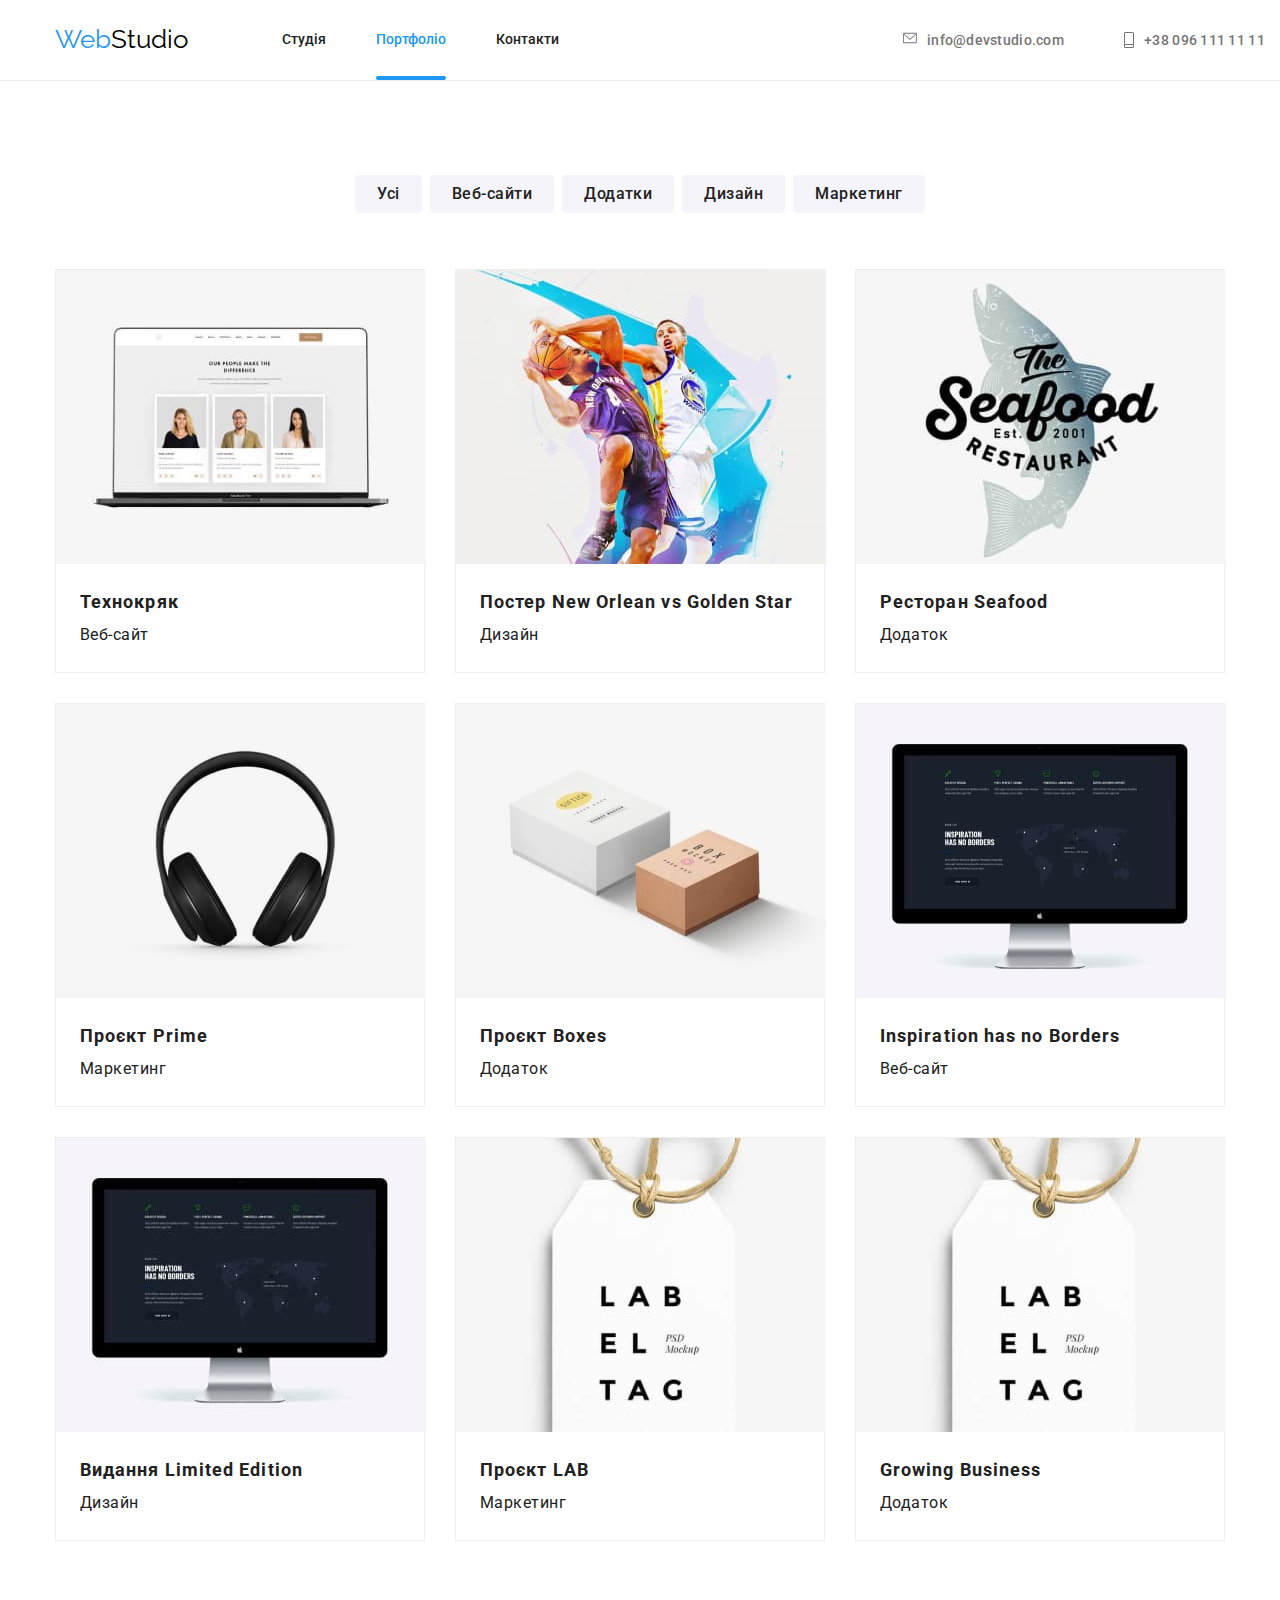
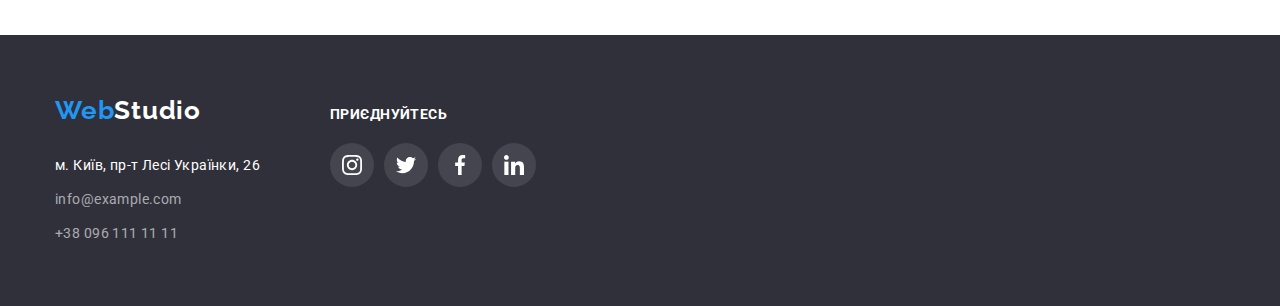
==== portfolio.html @ 8dfb4079 "Initial commit" ====
<!DOCTYPE html>
<html lang="uk">

<head>
    <meta charset="UTF-8">
    <meta http-equiv="X-UA-Compatible" content="IE=edge">
    <meta name="viewport" content="width=device-width, initial-scale=1.0">
    <title>Портфоліо</title>
    <link rel="preconnect" href="https://fonts.googleapis.com">
    <link rel="preconnect" href="https://fonts.gstatic.com" crossorigin>
    <link
        href="https://fonts.googleapis.com/css2?family=Montserrat:wght@400;700&family=Raleway:wght@700&family=Roboto:wght@400;500;700;900&display=swap"
        rel="stylesheet">
        <link rel="stylesheet" href="https://cdnjs.cloudflare.com/ajax/libs/modern-normalize/1.1.0/modern-normalize.min.css">
    <link rel="stylesheet" href="./css/styles.css">
</head>

<body>
    <!-- Шапка -->
    <header class="header">
        <div class="container">
            <div class="header-container">
                <nav class="header-nav">
                    <a class="logo-link" href="/index.html">Web<span class="logo-header">Studio</span></a>
                    <ul class="header-menu">
                        <li><a href="./index.html" class="link">Студія</a></li>
                        <li><a href="./portfolio.html" class="link-current">Портфоліо</a></li>
                        <li><a href="" class="link">Контакти</a></li>
                    </ul>
                </nav>
                
                <ul class="header-adress">
                    
                    <li><a href="mailto:info@devstudio.com" class="link-adress">
                        <svg width="16" height="12" class="contacts-icon">
                            <use href="./images/icons.svg#-iconmail-icon-hover">
                            </use>
                        </svg>
                        info@devstudio.com</a></li>
                    <li><a href="tel:380961111111" class="link-adress">
                        <svg width="10" height="16" class="contacts-icon">
                            <use href="./images/icons.svg#-iconmobile-icon">
                            </use>
                        </svg>
                        +38 096 111 11 11</a></li>
                </ul>
            </div>
        </div>
    </header>

    <main>
        <!-- Блок Нав -->
       <section class="section-nav">
        <div class="container">
            <ul class="section-items">
                <li><button type="button" class="section-nav-button">Усі</bytton>
                </li>
                <li><button type="button" class="section-nav-button">Веб-сайти</bytton>
                </li>
                <li><button type="button" class="section-nav-button">Додатки</bytton>
                </li>
                <li><button type="button" class="section-nav-button">Дизайн</bytton>
                </li>
                <li><button type="button" class="section-nav-button">Маркетинг</bytton>
                </li>
            </ul>
        </div>
        
       
       <!-- Приклади робіт-->
       <div class="container">
            <ul class="section-example"> 
                <li class="example-items"> <div class="container-move"><img src="./images/web-site.jpg" alt="Basketball" width="370">
                    <div class="move-up"><p class="move-text">Ресурс пропонує комплексні пропозиції з різним рівнем функціоналу та сервісів. Все це дозволить відвідувачу отримати вичерпні відомості про компанію чи приватну особу.</p></div></div>
                    <div class="panorama-under">
                <h2 class="panorama-title">Технокряк</h2>
            <p class="panorama-text">Веб-сайт</p>
        </div>
        </li>
        <li class="example-items"> <div class="container-move"><img src="./images/design.jpg" alt="Poster New Orlean vs Golden Star" width="370">
            <div class="move-up"><p class="move-text">Ресурс пропонує комплексні пропозиції з різним рівнем функціоналу та сервісів. Все це дозволить відвідувачу отримати вичерпні відомості про компанію чи приватну особу.</p></div></div>
            <div class="panorama-under">
        <h2 class="panorama-title">Постер New Orlean vs Golden Star</h2>
    <p class="panorama-text">Дизайн</p>
</div>
</li>
        <li class="example-items"> <div class="container-move"><img src="./images/addition.jpg" alt="Ресторан Seafood" width="370">
    <div class="move-up"><p class="move-text">Ресурс пропонує комплексні пропозиції з різним рівнем функціоналу та сервісів. Все це дозволить відвідувачу отримати вичерпні відомості про компанію чи приватну особу.</p></div></div>
    <div class="panorama-under">
<h2 class="panorama-title">Ресторан Seafood</h2>
<p class="panorama-text">Додаток</p>
</div>
</li>
        <li class="example-items"> <div class="container-move"><img src="./images/project-prime.jpg" alt="Проєкт Prime" width="370">
    <div class="move-up"><p class="move-text">Ресурс пропонує комплексні пропозиції з різним рівнем функціоналу та сервісів. Все це дозволить відвідувачу отримати вичерпні відомості про компанію чи приватну особу.</p></div></div>
    <div class="panorama-under">
<h2 class="panorama-title">Проєкт Prime</h2>
<p class="panorama-text">Маркетинг</p>
</div>
</li>
        <li class="example-items"> <div class="container-move"><img src="./images/project-boxes.jpg" alt="Проєкт Boxes" width="370">
    <div class="move-up"><p class="move-text">Ресурс пропонує комплексні пропозиції з різним рівнем функціоналу та сервісів. Все це дозволить відвідувачу отримати вичерпні відомості про компанію чи приватну особу.</p></div></div>
    <div class="panorama-under">
<h2 class="panorama-title">Проєкт Boxes</h2>
<p class="panorama-text">Додаток</p>
</div>
</li>   
        <li class="example-items"> <div class="container-move"><img src="./images/Inspiration-has-no-Borders-site.jpg" alt="Web site Inspiration has no Borders" width="370">
    <div class="move-up"><p class="move-text">Ресурс пропонує комплексні пропозиції з різним рівнем функціоналу та сервісів. Все це дозволить відвідувачу отримати вичерпні відомості про компанію чи приватну особу.</p></div></div>
    <div class="panorama-under">
<h2 class="panorama-title">Inspiration has no Borders</h2>
<p class="panorama-text">Веб-сайт</p>
</div>
</li>  
        <li class="example-items"> <div class="container-move"><img src="./images/Inspiration-has-no-Borders-site.jpg" alt="Видання Limited Edition" width="370">
    <div class="move-up"><p class="move-text">Ресурс пропонує комплексні пропозиції з різним рівнем функціоналу та сервісів. Все це дозволить відвідувачу отримати вичерпні відомості про компанію чи приватну особу.</p></div></div>
    <div class="panorama-under">
<h2 class="panorama-title">Видання Limited Edition</h2>
<p class="panorama-text">Дизайн</p>
</div>
</li>      
        <li class="example-items"> <div class="container-move"><img src="./images/project-lab.jpg" alt="Проєкт LAB" width="370">
    <div class="move-up"><p class="move-text">Ресурс пропонує комплексні пропозиції з різним рівнем функціоналу та сервісів. Все це дозволить відвідувачу отримати вичерпні відомості про компанію чи приватну особу.</p></div></div>
    <div class="panorama-under">
<h2 class="panorama-title">Проєкт LAB</h2>
<p class="panorama-text">Маркетинг</p>
</div>
</li>      
        <li class="example-items"> <div class="container-move"><img src="./images/project-lab.jpg" alt="Growing Business" width="370">
    <div class="move-up"><p class="move-text">Ресурс пропонує комплексні пропозиції з різним рівнем функціоналу та сервісів. Все це дозволить відвідувачу отримати вичерпні відомості про компанію чи приватну особу.</p></div></div>
    <div class="panorama-under">
<h2 class="panorama-title">Growing Business</h2>
<p class="panorama-text">Додаток</p>
</div>
</li>  
   
        </ul>
    </div>
    </section>
    </main>
    <!-- Футер -->
    <footer class="footer">
        <div class="container">
            <div class="footer-adress">
                <span class="logo-setting">
                    <a href="" class="logo">Web</a></li>
                    <a href="" class="logo logo-white">Studio</a></li>
                </span>
            <ul class="footer-list">
                <li class="item"><a href="" class="footer-street">м. Київ, пр-т Лесі Українки, 26</a></li>
                <li class="item"><a href="emailto:info@example.com" class="footer-contact">info@example.com</a></li>
                <li class="item"><a href="tel:+38 096 111 11 11" class="footer-contact">+38 096 111 11 11</a></li>
            </ul>
            </div>
            <div class="container-join">
            <h2 class="footer-title">ПРИЄДНУЙТЕСЬ</h2>
            <ul class="footer-social">
                <li class="item"><a href="https://www.instagram.com/"class="footer-button">
                        <svg class="social"><use href="./images/icons.svg#icon-instagram"></use></svg></a></li>
                <li class="item"><a href="https://www.instagram.com/"class="footer-button">
                        <svg class="social"><use href="./images/icons.svg#icon-twitter"></use></svg></a></li>
                <li class="item"><a href="https://www.instagram.com/"class="footer-button">
                        <svg class="social"><use href="./images/icons.svg#icon-facebook"></use></svg></a></li>
                <li class="item"><a href="https://www.instagram.com/"class="footer-button">
                        <svg class="social"><use href="./images/icons.svg#icon-linkedin"></use></svg></a></li>
            </ul>
            </div>
        </div>
    </div>      
    </footer>
</body>

</html>
---- css/styles.css ----
body {
background-color: #FFFFFF;
color: #212121;
font-style: normal;
font-weight: 400;
font-family: 'Roboto', 'Montserrat', 'Raleway', sans-serif;
}
ul {
    list-style: none;
    padding: 0;
        margin: 0;
}
.list {
    padding: 0;
    margin: 0;
}

.list a{
    color: #FFFFFF;
    text-decoration: none;
}
h1,
h2,
p,
ul {
    margin-top: 0;
    margin-bottom: 0;
}

h3 {
    margin-top: 0;
}

:root {
    --primary-text-color: #212121;
    --secondary-text-color: #757575;

    --white-color: #FFFFFF;
    --accent-color: #2196F3;
    --secondary-back-color: #F5F5F5;
}
/* колір основного тексту #212121 */

/* колір другорядного тексту #757575 */

/* білий колір #FFFFFF */

/* акцент #2196F3 */

/* другорядний колір фону #F5F5F5 */


/* Header */
.header {

padding-top: 24px;
padding-bottom: 25px;
border-bottom: 1px solid #ECECEC;
}

.container {
    margin-left: auto;
    margin-right: auto;
    width: 1200px;
    padding: 0 15px;     
}

/* Шапка */
.header-container {
    display: flex;
    justify-content: space-between;
    align-items: center;
    gap: 344px;
}

.header-nav {
    display: flex;
    justify-content: space-between;
    flex-grow: 1;
    align-items: center;
    gap: 94px;   
      
}

.header-menu {
    display: flex;
    gap: 50px;
    position: relative; 
}

.header-adress {
    display: flex;
    gap: 50px;   
    
}


.logo-link{
    font-family: 'Raleway';
        font-style: normal;
        font-size: 26px;
        line-height: 1.2;
         color: #2196F3;
}

.logo-header {
    font-family: 'Raleway';
font-style: normal;
font-size: 26px;
line-height: 1.2;
color: #000;
}

a {
    text-decoration: none;
}

.link-current{
    font-family: 'Roboto';
    font-style: normal;
    font-weight: 500;
    font-size: 14px;
    line-height: 1.15;
    color: #2196F3;
    position: relative;
    transition-property: color;
    transition-duration: 250ms;
    transition-timing-function: cubic-bezier(0.4, 0, 0.2, 1);
    
}


.link-current::after {
       
    position: absolute;
    bottom: -33px;
    right: 0px;
    content: "";
    width: 100%;
    height: 4px;
    background-color: var(--accent-color);
    border-radius: 2px;
    transition-property: color;
    transition-duration: 250ms;
    transition-timing-function: cubic-bezier(0.4, 0, 0.2, 1);
   
}

.link {
    font-family: 'Roboto';
    font-style: normal;
    font-weight: 500;
    font-size: 14px;
    line-height: 1.15;
    color: var(--primary-text-color);

    transition-property: color;
    transition-duration: 250ms;
    transition-timing-function: cubic-bezier(0.4, 0, 0.2, 1);
   
}


.link-adress {
    display: flex;
    justify-content: center;
    width: 161px;
    height: 16px;
    font-family: 'Roboto';
    font-style: normal;
    font-weight: 500;
    font-size: 14px;
    line-height: 1.2;
    letter-spacing: 0.02em;
    color: #757575;

    transition-property: color;
    transition-duration: 250ms;
    transition-timing-function: cubic-bezier(0.4, 0, 0.2, 1);
   
    }

.contacts-icon {
    display: inline-flex;
    align-items: center;
    margin-right: 10px;
    fill: currentColor;
    transition-property: fill;
    transition-duration: 250ms;
    transition-timing-function: cubic-bezier(0.4, 0, 0.2, 1);
   
}

.contacts-icon:hover {
    fill: var(--accent-color);
  }
  .contacts-icon:focus {
    fill: var(--accent-color);
  }
  .link-adress:focus {
    color: var(--accent-color);
  }

/* LOGO */
  .logo-setting{
    display: flex;
}
.logo {
    font-family: Raleway, Georgia;
    color:#2196F3;
    font-weight: 700;
    font-size: 26px;
    line-height: 1.19;
    letter-spacing: 0.03em;
}

/* Блок Герой */
.hero-container {
    display: flex;
    align-items: center;
    flex-direction:column;
    justify-content:center;
            
}


.hero {
    
    margin: 0px;
    padding-top: 200px;
padding-bottom: 0;
background-image: linear-gradient(to right, rgba(47, 48, 58, 0.4), rgba(47, 48, 58, 0.4)),url(../images/bighero.jpg);
height: 600px;
max-width: 1600px;
margin-left: auto;
margin-right: auto;
background-size: cover;
background-repeat: no-repeat;
background-position: center;
border: 1px solid #ECECEC;


    
}
.hero-description {
   
    width: 696px;
    border-radius: nullpx;
    
          margin-top: 0px;
          margin-bottom: 30px;  
          color: #FFFFFF;
        font-family: 'Roboto';
    font-style: normal;
    font-weight: 900;
    font-size: 44px;
    line-height: 1.4;
    letter-spacing: 0.06em;
    text-transform: uppercase;
    text-align: center;

}

.hero-button {
    width: 216px;
    height: 50px;
    left: 692px;
    top: 430px;
    background: #2196F3;
    box-shadow: 0px 4px 4px rgba(0, 0, 0, 0.15);
    border: 1px solid transparent;
    border-radius: 4px;
    padding: 9px 24px ;

    transform: scale(1);
    transition: transform 250ms cubic-bezier(0.4, 0, 0.2, 1);
    font-family: 'Roboto';
    font-style: normal;
    font-size: 16px;
    font-weight: 700;
    line-height: 1.9;
    letter-spacing: 0.06em;
    color: #FFFFFF;
    
}

.hero-button:hover, 
.hero-button:focus {
    transform: scale(1.1);
    transition: transform 250ms cubic-bezier(0.4, 0, 0.2, 1);
}


.backdrop.is-hidden > .modal{
    scale:0.6;
    transition: scale 250ms cubic-bezier(0.4, 0, 0.2, 1);
}
.backdrop:not(.is-hidden) > .modal{
    scale:1;
    transition: scale 250ms cubic-bezier(0.4, 0, 0.2, 1);
}


.backdrop {
    position: fixed;
    top:0;
    left:0;
    height: 100%;
    width: 100%;
    background-color:rgba(0, 0, 0, 0.2);
    }

.backdrop.is-hidden {
    opacity: 0;
    visibility: hidden;
    pointer-events: none;
}

.modal {
    display: flex;
    align-items: center;
    justify-content: center;
    padding: 20px 0;
    height: 100%;
  
   }

.modal-container {
    position: relative;
    padding: 40px;
    width: 100%;
    height: 100%;
    max-width: 528px;
    max-height: 581px;
     background-color: #fff;
    box-shadow: 0px 1px 3px rgba(0, 0, 0, 0.12),
                0px 1px 1px rgba(0, 0, 0, 0.14),
                0px 2px 1px rgba(0, 0, 0, 0.2);
    border-radius: 4px;
    overflow-y: auto;
}


.button-close {
    position: absolute;
    padding: 0px;
    top:8px;
    right: 8px;
    width: 30px;
    height: 30px;
    border: 1px solid rgba(0, 0, 0, 0.1);
    border-radius: 50%;
    background-color: #FFFFFF;
    transform: scale(1);
    transition: transform 250ms cubic-bezier(0.4, 0, 0.2, 1),
    background-color 250ms cubic-bezier(0.4, 0, 0.2, 1);
}

.button-close:hover,
.button-close:focus {
    transform: scale(1.1);
    
    transition: transform 250ms cubic-bezier(0.4, 0, 0.2, 1),
    background-color 250ms cubic-bezier(0.4, 0, 0.2, 1);
    fill: var(--accent-color);
}

/* Form in modal */

.modal-title {
    position: relative;
    font-family: 'Roboto';
        font-style: normal;
        font-weight: 700;
        font-size: 20px;
        line-height: 23px;
        text-align: center;
        letter-spacing: 0.03em;
    
        color: var(--primary-text-color);
        margin-bottom: 12px;

}

.form-field {
    margin-top: 4px;
}
.form-field-label {
    color: var(--secondary-text-color);
    margin-bottom: 4px;
    font-size: 12px;
}

.form-field-input {
    width: 100%;
    height: 40px;
    padding: 12px 12px 12px 42px;

    border: 1px solid rgba(33, 33, 33, 0.2);
    border-radius: 4px;
    outline: none;

}

.form-field-textarea {
    width: 100%;
        height: 120px;
        padding: 12px 16px;
    
        border: 1px solid rgba(33, 33, 33, 0.2);
        border-radius: 4px;
        outline: none;
    margin-bottom: 20px;
    resize:none;
}

.form-field-input:focus {
    border-color: var(--accent-color);
}

.form-field-textarea:focus {
    border-color: var(--accent-color);
}

.form-field-input:focus + .form-field-icon {
    fill: var(--accent-color);
}

.form-field-textarea::placeholder {
        font-size: 12px;
        line-height: 1.333;
        color: rgba(117, 117, 117, 0.5);
}

.form-field {
    position: relative;
    margin-bottom: 10px;
}


.form-field-icon {
    position: absolute;
    top: 50%;
    left: 15px;
    transform: translateY(-50%);
    fill: var(--primary-text-color);

}

.confirm-container{
    display: flex;
    align-items: center;
    width: 425px;
    height: 24px;
    margin-left: auto;
    margin-right: auto;
    margin-bottom: 30px;
    margin-left: 12px;
}
.confirm-box{
    white-space: nowrap;
    width: 1px;
    height: 1px;
    overflow: hidden;
    border: 0;
    padding: 0;
    clip: rect(0 0 0 0);
    clip-path: inset(50%);
    margin: -1px;
}
.confirm-text{
    margin-left: 8px;
    font-size: 14px;
    line-height: 1.71;
    letter-spacing: 0.03em;
    color: #757575;
}
.confirm-link{
    text-decoration:underline;
    font-size: 14px;
    line-height: 1.71;
    letter-spacing: 0.03em;
    color:var(--accent-color);
    margin-left: 5px;
}
.icon-confirm{
    display: inline-block;
    width: 16px;
    height: 15px;
    border: 2px solid #212121;
    background-color: #FFFFFF;
    border-radius: 2px;
    transition: border-color 250ms cubic-bezier(0.4, 0, 0.2, 1),
    background-color 250ms cubic-bezier(0.4, 0, 0.2, 1);
}
.confirm-box:checked + .icon-confirm{
    border-color: #2196F3;
    background-color: #2196F3;
    background-image: url(../images/confirm-check.svg);
    background-size:contain;
    background-origin: border-box;
    transition: border-color 250ms cubic-bezier(0.4, 0, 0.2, 1),
    background-color 250ms cubic-bezier(0.4, 0, 0.2, 1);
}

.submit-button {
    
    width: 200px;
        height: 50px;
        padding: 0px;
        margin: 0px auto;
        text-align: center;
        background: #2196F3;
        box-shadow: 0px 4px 4px rgba(0, 0, 0, 0.15);
        border: 1px solid transparent;
        border-radius: 4px;
        font-weight: 700;
        font-size: 16px;
        line-height: 1.88;
        display: flex;
        align-items: center;
        letter-spacing: 0.06em;
        color: #FFFFFF;
        justify-content: center;
        scale: 1;
        transition: scale 250ms cubic-bezier(0.4, 0, 0.2, 1);

}



.submit-button:hover,
.submit-button:focus {
    transform: scale(1.1);
    transition: transform 250ms cubic-bezier(0.4, 0, 0.2, 1);
}


/* < !-- Блок Списку --> */

.section {
    padding-top: 94px;
    padding-bottom: 94px;
    

    
}

.section-list {
    display: flex;
    gap: 30px;
    justify-content: space-between;
       
}

.section-icons {
    display: flex;
    align-items: center;
    justify-content: center;
    background: #F5F4FA;
    border-radius: 4px;
    width: 270px;
    height: 120px;
    margin-bottom: 30px;
    
}


.section-tittle {
    margin-top: 0;
    margin-bottom: 10px;
    font-family: 'Roboto';
    font-style: normal;
    font-size: 14px;
    line-height: 1.2;
    letter-spacing: 0.03em;
    text-transform: uppercase;
    
    color: #212121;
    
}

.section-description {
   
font-size: 14px;
line-height: 1.71;
letter-spacing: 0.03em;
color: #757575; 
 
}

.section-icon {
    display: flex;
    align-items: center;
    justify-content: center;
    fill: #AFB1B8;
    
    
}


/* Блок з Фото */
.foto {
    padding-bottom: 94px;
    
}

.foto .tittle {
    
    text-align: center;
    margin-top: 0;
    margin-bottom: 50px;
        font-size: 36px;
        line-height: 1.2;
}

.foto-item {
    display: flex;
    gap: 30px;
}

.foto-items {
    position: relative;
    
}

.foto-text {
    position: absolute;
    width: 370px;
    height: 70px;
    background: rgba(47, 48, 58, 0.8);
    color: #FFFFFF;
    bottom: 0px;
    align-items: center;
    padding: 27px 27px;

    font-family: 'Roboto';
    font-style: normal;
    font-weight: 700;
    font-size: 14px;
    line-height: 16px;
    text-align: center;
    letter-spacing: 0.03em;
    text-transform: uppercase;

color: #FFFFFF;
}
/* < !-- Команда --> */
.team {

padding-top: 94px;    
padding-bottom: 94px;
background: #F5F4FA;


}

.team-items {
    display: flex;
    gap:30px;
    
}

.team-members {
    background-color: #FFFFFF;
    box-shadow: 0px 1px 3px rgba(0, 0, 0, 0.12), 0px 1px 1px rgba(0, 0, 0, 0.14), 0px 2px 1px rgba(0, 0, 0, 0.2);
    border-radius: 0px 0px 4px 4px;
}
.team-tittle {
    margin-top: 0px;
    margin-bottom: 50px;
    font-family: 'Roboto';
    font-style: normal;
    font-size: 36px;
    line-height: 1.2;
    text-align: center;
    letter-spacing: 0.03em;
    
    color: #212121;
}

.team-names {
    padding-top: 30px;    
padding-bottom: 30px;
text-align: center;
}

.team-name {
    font-family: 'Roboto';
    font-style: normal;
    font-weight: 500;
    font-size: 16px;
    line-height: 1.2;
    letter-spacing: 0.03em;
    
    color: #212121;
    
        
}

    .team-description {
        font-family: 'Roboto';
        font-style: normal;
        font-size: 16px;
        line-height: 1.2;
        letter-spacing: 0.03em;
        color: #757575;
    }

    .socials-list {
        display: flex;
        align-items: center;
        margin-top: 16px;
        justify-content: center;
        gap: 10px;

    }

.socials-item {
    width: 44px;
    height: 44px;
    
}

.socials-links {
    display: flex;
    width: 100%;
    height: 100%;
    border:none;
    border-radius: 50%;
    color:#AFB1B8;
    background-color: #FFFFFF;
    justify-content: center;
    align-items: center;
    transition-property: color, background-color, fill;
    transition-duration: 250ms;
    transition-timing-function: cubic-bezier(0.4, 0, 0.2, 1);
   
}

 
.social-icon {
    fill: currentColor;
    
}



.socials-links:focus,
.socials-links:hover {
    color:#FFFFFF;
    background-color: var(--accent-color);
    fill:currentColor;
}


/* Наші клієнти */

.clients {
    padding-top: 94px;
    padding-bottom: 94px;
}

.clients-list {
    display: flex;
    gap: 30px;
}

.clients-item {

    display: flex;
    align-items: center;
    justify-content: center;
    width: 170px;
    height: 92px;
    border: 1px solid #AFB1B8;
    border-radius: 4px;
   
}

.client-link {
    
    display: flex;
    height: 100%;
    width: 100%;
    border: 1px solid #AFB1B8;
    border-radius: 4px;
    color:#AFB1B8;
    background:#FFFFFF;
    justify-content: center;
    align-items: center;
    transition: color 250ms cubic-bezier(0.4, 0, 0.2, 1);
}

.client-icon {
    display: flex;
    align-items: center;
    justify-content: center;
    fill: currentColor;
}



.client-link:hover,
.client-link:focus {
    color: var(--accent-color);
    border-color:var(--accent-color);
    transition: color 250ms cubic-bezier(0.4, 0, 0.2, 1);
}


/* Футер */

.footer {
    display: flex;
    background-color: #2F303A;
    padding: 60px 0px;
}

.footer > .container {
    display: flex;
    width: 1200px;
    padding: 0px 15px;
    margin:0px auto;
    align-items: baseline;
}

.footer-adress{
    margin-right: 70px;
    
    transition-property: color;
    transition-duration: 250ms;
    transition-timing-function: cubic-bezier(0.4, 0, 0.2, 1);
   
}
.logo-white{
    color:#FFFFFF;
}
.footer-list{
    display: block;
    margin-top:28px;
}
.footer-list > .item+.item {
    margin-top:10px;
}
.footer-street{
    color: #FFFFFF;
    font-size: 14px;
    line-height: 1.71;
    text-decoration: none;
    letter-spacing: 0.03em;
}
.footer-contact{
    color: rgba(255, 255, 255, 0.6);
    font-size: 14px;
    line-height: 1.71;
    text-decoration: none;
    letter-spacing: 0.03em;

    transition-property: color;
    transition-duration: 250ms;
    transition-timing-function: cubic-bezier(0.4, 0, 0.2, 1);
   
}
.footer-adress:hover,.footer-adress:focus,
.footer-contact:hover,.footer-contact:focus{
    color: var(--accent-color);
}

.container-join {
    margin-right: 93px;
}

.footer-title{
    font-family: 'Roboto';
    font-style: normal;
    font-size: 14px;
    line-height: 1.14;
    letter-spacing: 0.03em;
    color:#FFFFFF;
    margin-bottom:20px;
}
.footer-social{
    display: flex;
}
.footer-social > .item+.item{
    margin-left:10px;
}
.footer-social > .item {
    width: 44px;
    height: 44px;
}
.social{
    width:20px; 
    height:20px;
    fill:currentColor;
}
.footer-button{
    display: flex;
    width: 100%;
    height: 100%;
    padding:0px;
    border:none;
    border-radius: 50%;
    color:#FFFFFF;
    background: rgba(255, 255, 255, 0.1);
    justify-content: center;
    align-items: center;

    transition-property: background-color;
    transition-duration: 250ms;
    transition-timing-function: cubic-bezier(0.4, 0, 0.2, 1);
   
}

.footer-button:hover,
.footer-button:focus{
    color:#FFFFFF;
    background-color: var(--accent-color);
}

.container-subscribe {
    
}

.subscribe-title {
    margin-bottom: 20px;
    font-family: 'Roboto';
font-style: normal;
font-weight: 700;
font-size: 14px;
line-height: 1.14;
letter-spacing: 0.03em;
text-transform: uppercase;

color: #FFFFFF;
}

.form-input-subscribe {
    width: 358px;
    height: 50px;
    border: 1px solid rgba(255, 255, 255, 0.3);
    filter: drop-shadow(0px 4px 4px rgba(0, 0, 0, 0.15));
    border-radius: 4px;
    background: #2F303A;
    padding: 15px;
    transition-property: background-color;
    transition-duration: 250ms;
    transition-timing-function: cubic-bezier(0.4, 0, 0.2, 1);
}



.form-sub {
    display: flex;
    gap: 12px;
}

.form-input-subscribe:hover,
.form-input-subscribe:focus{
    color:#FFFFFF;
    border-color: var(--accent-color);
}

.icon-send {
   margin-left: 10px;
}

/* Портфоліо Блок Нав */

.section-nav {
    padding-top: 94px;
    padding-bottom: 94px;
   
}

.section-items {
    display: flex;
    justify-content:center;
    margin-bottom: 56px;
    gap: 8px;

}

.section-nav-button {
cursor: pointer;   
background-color:  #F5F4FA;
border-radius: 4px;
padding: 6px 22px;
font-family: 'Roboto';
font-style: normal;
font-weight: 500;
font-size: 16px;
line-height: 1.6;
text-align: center;
letter-spacing: 0.03em;
border-width: 0;
color: #212121;

transition: color 250ms cubic-bezier(0.4, 0, 0.2, 1),
    background-color 250ms cubic-bezier(0.4, 0, 0.2, 1),
    box-shadow 250ms cubic-bezier(0.4, 0, 0.2, 1); 
} 

.section-nav-button:hover,
.section-nav-button:focus {

    background-color: var(--accent-color);
    color: var(--white-color);

    box-shadow: 
    0px 3px 1px rgba(0, 0, 0, 0.1), 
    0px 1px 2px rgba(0, 0, 0, 0.08), 
    0px 2px 2px rgba(0, 0, 0, 0.12);
    transition: color 250ms cubic-bezier(0.4, 0, 0.2, 1),
    background-color 250ms cubic-bezier(0.4, 0, 0.2, 1),
    box-shadow 250ms cubic-bezier(0.4, 0, 0.2, 1);
}


/* Приклади Робіт */

.section-example {
    display: flex;
    flex-wrap:wrap;
    margin:-15px;
    
}


.example-items {
   
    width: 370px;
    height: 404px;
    border: 1px solid #EEEEEE;
    margin:15px;
    transition: box-shadow 250ms cubic-bezier(0.4, 0, 0.2, 1);
  }

  .example-items:hover,
  .example-items:focus
  {   
    box-shadow: 
    0px 1px 1px rgba(0, 0, 0, 0.12), 
    0px 4px 4px rgba(0, 0, 0, 0.06), 
    1px 4px 6px rgba(0, 0, 0, 0.16);
    transition: box-shadow 250ms cubic-bezier(0.4, 0, 0.2, 1);
}

    .panorama-under {
        padding: 20px 24px 20px 24px;
    }


.panorama-title{
    color:var(--title-text-color);
    font-size: 18px;
    line-height: 2;
    letter-spacing: 0.06em;
}
.panorama-text{
    font-size: 16px;
    line-height: 1.88;
    letter-spacing: 0.03em;
}

/* ************************************ */

.container-move{
    display: flex;
    position: relative;
    width: 370px;
    height: 294px;
    overflow: hidden;
}
.move-up{
    position: absolute;
    padding: 63px 0px;
    width: 100%;
    height: 100%;
    background: rgba(33, 150, 243, 0.9);
    transform: translateY(100%);
    transition: transform 250ms cubic-bezier(0.4, 0, 0.2, 1);
}
.container-move:hover .move-up{
    transform: translateY(0%);
    transition: transform 250ms cubic-bezier(0.4, 0, 0.2, 1);
}
.move-text{
    padding: 0px 24px;
    font-style: normal;
    font-size: 18px;
    line-height: 1.58;
    letter-spacing: 0.03em;
    color: #FFFFFF;
}


.link:hover {
color: var(--accent-color)
}

.link:focus {
    color: var(--accent-color);
}

.link:active {
    color: var(--accent-color)
}

.link-current:hover {
    color:var(--accent-color)
}

.link-current:focus {
    color: var(--accent-color);
}

.link-current:active {
    color:var(--accent-color)
}

.link-adress:hover {
    color:var(--accent-color)
}
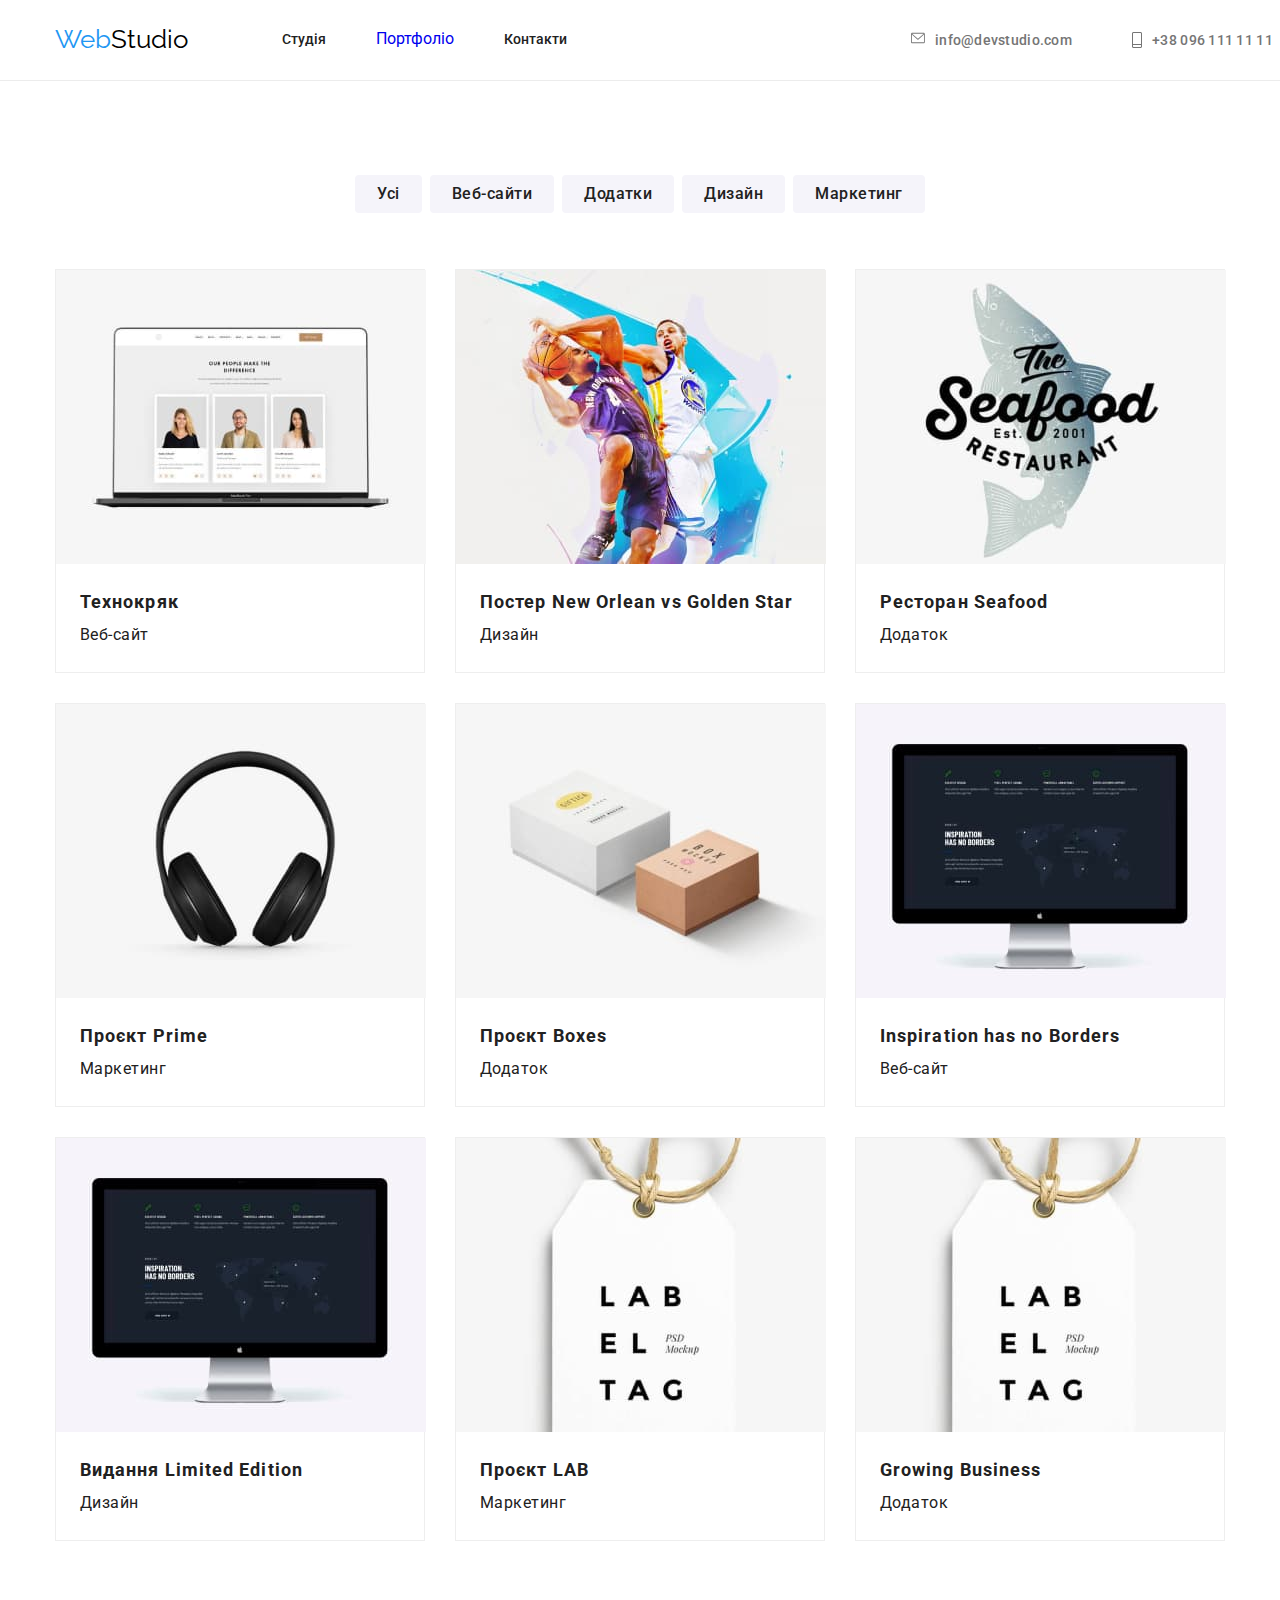
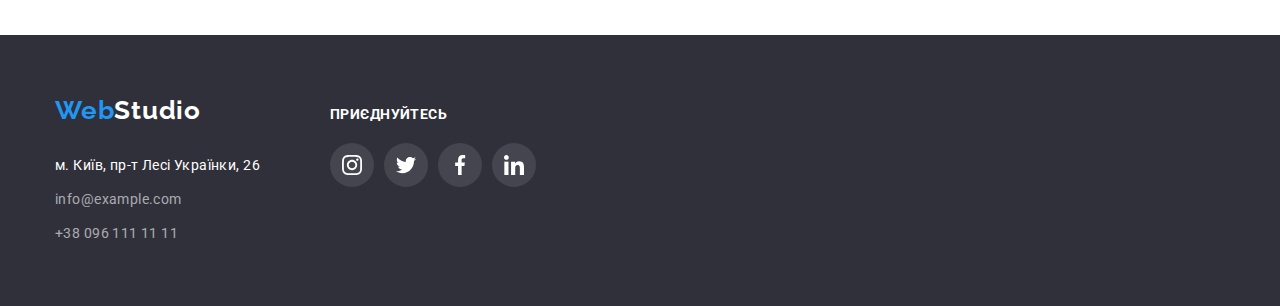
==== commit f81d5e62: "hw7" ====
--- a/portfolio.html
+++ b/portfolio.html
@@ -17,28 +17,28 @@
 
 <body>
     <!-- Шапка -->
-    <header class="header">
+    <header class="header-page">
         <div class="container">
-            <div class="header-container">
-                <nav class="header-nav">
-                    <a class="logo-link" href="/index.html">Web<span class="logo-header">Studio</span></a>
-                    <ul class="header-menu">
-                        <li><a href="./index.html" class="link">Студія</a></li>
-                        <li><a href="./portfolio.html" class="link-current">Портфоліо</a></li>
-                        <li><a href="" class="link">Контакти</a></li>
+            <div class="header-page__container">
+                <nav class="header-page__header-nav">
+                    <a class="header-page__logo-link" href="/index.html">Web<span class="header-page__logo-header">Studio</span></a>
+                    <ul class="header-page__header__menu">
+                        <li><a href="./index.html" class="header-page__link">Студія</a></li>
+                        <li><a href="./portfolio.html" class="header-page__link-current">Портфоліо</a></li>
+                        <li><a href="" class="header-page__link">Контакти</a></li>
                     </ul>
                 </nav>
                 
-                <ul class="header-adress">
+                <ul class="header-page__header-adress">
                     
-                    <li><a href="mailto:info@devstudio.com" class="link-adress">
-                        <svg width="16" height="12" class="contacts-icon">
+                    <li><a href="mailto:info@devstudio.com" class="header-page__link-adress">
+                        <svg width="16" height="12" class="header-page__contacts-icon">
                             <use href="./images/icons.svg#-iconmail-icon-hover">
                             </use>
                         </svg>
                         info@devstudio.com</a></li>
-                    <li><a href="tel:380961111111" class="link-adress">
-                        <svg width="10" height="16" class="contacts-icon">
+                    <li><a href="tel:380961111111" class="header-page__link-adress">
+                        <svg width="10" height="16" class="header-page__contacts-icon">
                             <use href="./images/icons.svg#-iconmobile-icon">
                             </use>
                         </svg>
--- a/css/styles.css
+++ b/css/styles.css
@@ -51,7 +51,7 @@
 
 
 /* Header */
-.header {
+.header-page {
 
 padding-top: 24px;
 padding-bottom: 25px;
@@ -66,14 +66,14 @@
 }
 
 /* Шапка */
-.header-container {
+.header-page__container {
     display: flex;
     justify-content: space-between;
     align-items: center;
     gap: 344px;
 }
 
-.header-nav {
+.header-page__header-nav {
     display: flex;
     justify-content: space-between;
     flex-grow: 1;
@@ -82,20 +82,20 @@
       
 }
 
-.header-menu {
+.header-page__header__menu {
     display: flex;
     gap: 50px;
     position: relative; 
 }
 
-.header-adress {
+.header-page__header-adress {
     display: flex;
     gap: 50px;   
     
 }
 
 
-.logo-link{
+.header-page__logo-link{
     font-family: 'Raleway';
         font-style: normal;
         font-size: 26px;
@@ -103,7 +103,7 @@
          color: #2196F3;
 }
 
-.logo-header {
+.header-page__logo-header {
     font-family: 'Raleway';
 font-style: normal;
 font-size: 26px;
@@ -115,7 +115,7 @@
     text-decoration: none;
 }
 
-.link-current{
+.header-page__link--current{
     font-family: 'Roboto';
     font-style: normal;
     font-weight: 500;
@@ -130,7 +130,7 @@
 }
 
 
-.link-current::after {
+.header-page__link--current::after {
        
     position: absolute;
     bottom: -33px;
@@ -146,7 +146,7 @@
    
 }
 
-.link {
+.header-page__link {
     font-family: 'Roboto';
     font-style: normal;
     font-weight: 500;
@@ -161,7 +161,7 @@
 }
 
 
-.link-adress {
+.header-page__link-adress {
     display: flex;
     justify-content: center;
     width: 161px;
@@ -180,7 +180,7 @@
    
     }
 
-.contacts-icon {
+.header-page__contacts-icon {
     display: inline-flex;
     align-items: center;
     margin-right: 10px;
@@ -191,31 +191,38 @@
    
 }
 
-.contacts-icon:hover {
+.header-page__contacts-icon:hover {
     fill: var(--accent-color);
   }
-  .contacts-icon:focus {
+  .header-page__contacts-icon:focus {
     fill: var(--accent-color);
   }
-  .link-adress:focus {
+  .header-page__link-adress:focus {
     color: var(--accent-color);
   }
 
-/* LOGO */
-  .logo-setting{
-    display: flex;
-}
-.logo {
-    font-family: Raleway, Georgia;
-    color:#2196F3;
-    font-weight: 700;
-    font-size: 26px;
-    line-height: 1.19;
-    letter-spacing: 0.03em;
-}
+
 
 /* Блок Герой */
-.hero-container {
+
+.hero-page {
+
+    margin: 0px;
+    padding-top: 200px;
+    padding-bottom: 0;
+    background-image: linear-gradient(to right, rgba(47, 48, 58, 0.4), rgba(47, 48, 58, 0.4)), url(../images/bighero.jpg);
+    height: 600px;
+    max-width: 1600px;
+    margin-left: auto;
+    margin-right: auto;
+    background-size: cover;
+    background-repeat: no-repeat;
+    background-position: center;
+    border: 1px solid #ECECEC;
+
+}
+
+.hero-page__hero-container {
     display: flex;
     align-items: center;
     flex-direction:column;
@@ -224,25 +231,7 @@
 }
 
 
-.hero {
-    
-    margin: 0px;
-    padding-top: 200px;
-padding-bottom: 0;
-background-image: linear-gradient(to right, rgba(47, 48, 58, 0.4), rgba(47, 48, 58, 0.4)),url(../images/bighero.jpg);
-height: 600px;
-max-width: 1600px;
-margin-left: auto;
-margin-right: auto;
-background-size: cover;
-background-repeat: no-repeat;
-background-position: center;
-border: 1px solid #ECECEC;
-
-
-    
-}
-.hero-description {
+.hero-page__title {
    
     width: 696px;
     border-radius: nullpx;
@@ -261,7 +250,7 @@
 
 }
 
-.hero-button {
+.hero-page__button {
     width: 216px;
     height: 50px;
     left: 692px;
@@ -284,8 +273,8 @@
     
 }
 
-.hero-button:hover, 
-.hero-button:focus {
+.hero-page__button:hover, 
+.hero-page__button:focus {
     transform: scale(1.1);
     transition: transform 250ms cubic-bezier(0.4, 0, 0.2, 1);
 }
@@ -546,14 +535,14 @@
     
 }
 
-.section-list {
+.section__section-list {
     display: flex;
     gap: 30px;
     justify-content: space-between;
        
 }
 
-.section-icons {
+.section__section-icons {
     display: flex;
     align-items: center;
     justify-content: center;
@@ -566,7 +555,7 @@
 }
 
 
-.section-tittle {
+.section__section-tittle {
     margin-top: 0;
     margin-bottom: 10px;
     font-family: 'Roboto';
@@ -580,7 +569,7 @@
     
 }
 
-.section-description {
+.section__section-description {
    
 font-size: 14px;
 line-height: 1.71;
@@ -589,7 +578,7 @@
  
 }
 
-.section-icon {
+.section__section-icon {
     display: flex;
     align-items: center;
     justify-content: center;
@@ -600,12 +589,12 @@
 
 
 /* Блок з Фото */
-.foto {
+.occupation-page {
     padding-bottom: 94px;
     
 }
 
-.foto .tittle {
+.occupation-page__tittle {
     
     text-align: center;
     margin-top: 0;
@@ -614,17 +603,17 @@
         line-height: 1.2;
 }
 
-.foto-item {
+.occupation-page__item {
     display: flex;
     gap: 30px;
 }
 
-.foto-items {
+.occupation-page__items {
     position: relative;
     
 }
 
-.foto-text {
+.occupation-page__text {
     position: absolute;
     width: 370px;
     height: 70px;
@@ -645,6 +634,7 @@
 
 color: #FFFFFF;
 }
+
 /* < !-- Команда --> */
 .team {
 
@@ -832,6 +822,20 @@
     transition-duration: 250ms;
     transition-timing-function: cubic-bezier(0.4, 0, 0.2, 1);
    
+}
+
+/* LOGO */
+.logo-setting {
+    display: flex;
+}
+
+.logo {
+    font-family: Raleway, Georgia;
+    color: #2196F3;
+    font-weight: 700;
+    font-size: 26px;
+    line-height: 1.19;
+    letter-spacing: 0.03em;
 }
 .logo-white{
     color:#FFFFFF;
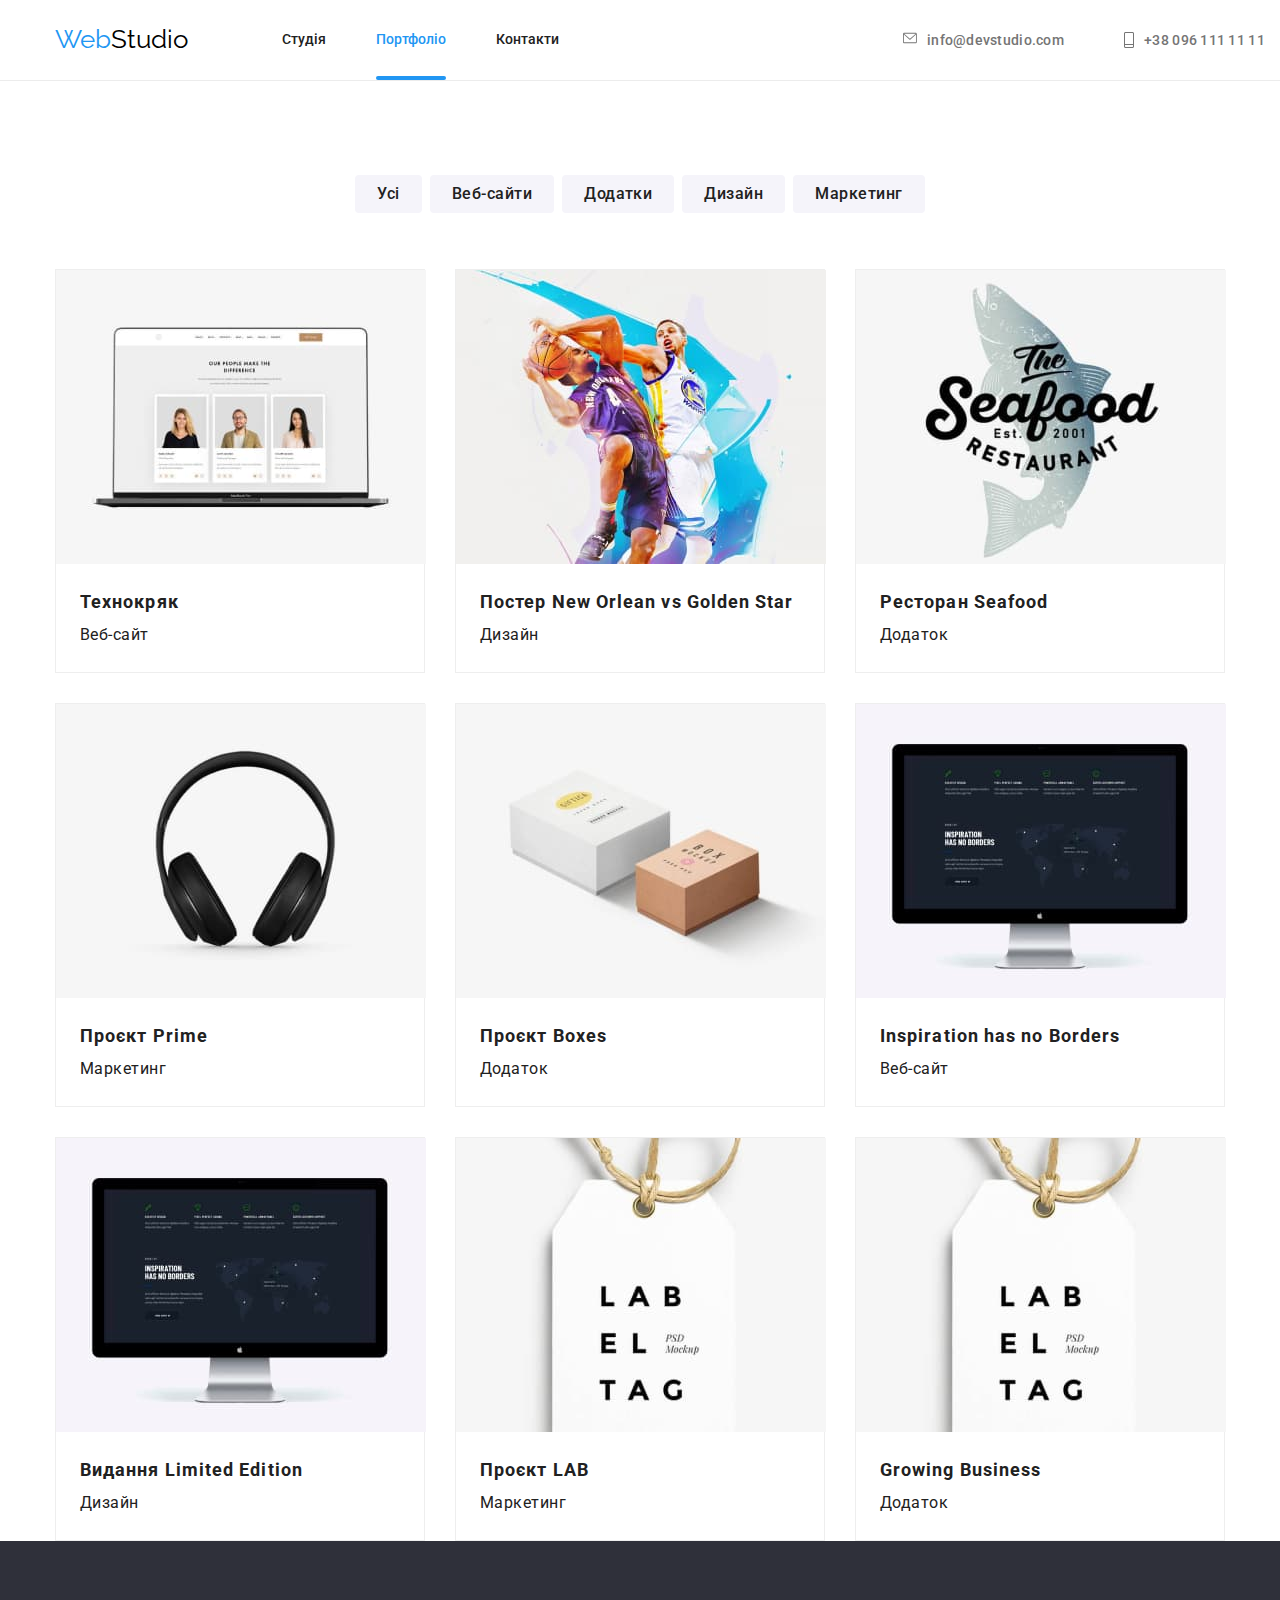
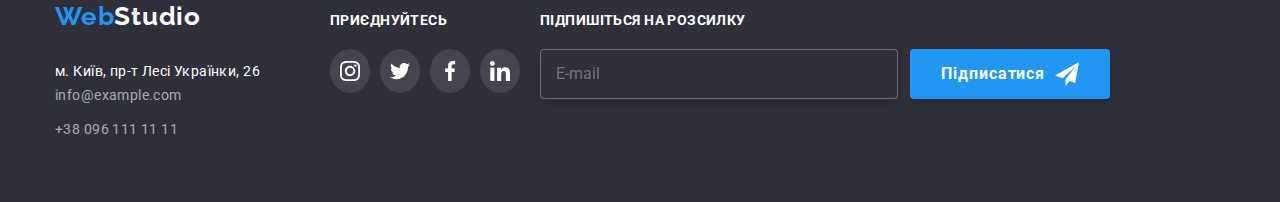
==== commit 804df2c6: "hw7" ====
--- a/portfolio.html
+++ b/portfolio.html
@@ -21,28 +21,29 @@
         <div class="container">
             <div class="header-page__container">
                 <nav class="header-page__header-nav">
-                    <a class="header-page__logo-link" href="/index.html">Web<span class="header-page__logo-header">Studio</span></a>
+                    <a class="header-page__logo-link" href="/index.html">Web<span
+                            class="header-page__logo-header">Studio</span></a>
                     <ul class="header-page__header__menu">
                         <li><a href="./index.html" class="header-page__link">Студія</a></li>
-                        <li><a href="./portfolio.html" class="header-page__link-current">Портфоліо</a></li>
+                        <li><a href="./portfolio.html" class="header-page__link--current">Портфоліо</a></li>
                         <li><a href="" class="header-page__link">Контакти</a></li>
                     </ul>
                 </nav>
-                
+    
                 <ul class="header-page__header-adress">
-                    
+    
                     <li><a href="mailto:info@devstudio.com" class="header-page__link-adress">
-                        <svg width="16" height="12" class="header-page__contacts-icon">
-                            <use href="./images/icons.svg#-iconmail-icon-hover">
-                            </use>
-                        </svg>
-                        info@devstudio.com</a></li>
+                            <svg width="16" height="12" class="header-page__contacts-icon">
+                                <use href="./images/icons.svg#-iconmail-icon-hover">
+                                </use>
+                            </svg>
+                            info@devstudio.com</a></li>
                     <li><a href="tel:380961111111" class="header-page__link-adress">
-                        <svg width="10" height="16" class="header-page__contacts-icon">
-                            <use href="./images/icons.svg#-iconmobile-icon">
-                            </use>
-                        </svg>
-                        +38 096 111 11 11</a></li>
+                            <svg width="10" height="16" class="header-page__contacts-icon">
+                                <use href="./images/icons.svg#-iconmobile-icon">
+                                </use>
+                            </svg>
+                            +38 096 111 11 11</a></li>
                 </ul>
             </div>
         </div>
@@ -52,16 +53,16 @@
         <!-- Блок Нав -->
        <section class="section-nav">
         <div class="container">
-            <ul class="section-items">
-                <li><button type="button" class="section-nav-button">Усі</bytton>
+            <ul class="section-nav__items">
+                <li><button type="button" class="section-nav__button">Усі</bytton>
                 </li>
-                <li><button type="button" class="section-nav-button">Веб-сайти</bytton>
+                <li><button type="button" class="section-nav__button">Веб-сайти</bytton>
                 </li>
-                <li><button type="button" class="section-nav-button">Додатки</bytton>
+                <li><button type="button" class="section-nav__button">Додатки</bytton>
                 </li>
-                <li><button type="button" class="section-nav-button">Дизайн</bytton>
+                <li><button type="button" class="section-nav__button">Дизайн</bytton>
                 </li>
-                <li><button type="button" class="section-nav-button">Маркетинг</bytton>
+                <li><button type="button" class="section-nav__button">Маркетинг</bytton>
                 </li>
             </ul>
         </div>
@@ -139,32 +140,45 @@
     </section>
     </main>
     <!-- Футер -->
-    <footer class="footer">
+    <footer class="footer-page">
         <div class="container">
-            <div class="footer-adress">
+            <div class="footer-page__adress">
                 <span class="logo-setting">
                     <a href="" class="logo">Web</a></li>
                     <a href="" class="logo logo-white">Studio</a></li>
                 </span>
-            <ul class="footer-list">
-                <li class="item"><a href="" class="footer-street">м. Київ, пр-т Лесі Українки, 26</a></li>
-                <li class="item"><a href="emailto:info@example.com" class="footer-contact">info@example.com</a></li>
-                <li class="item"><a href="tel:+38 096 111 11 11" class="footer-contact">+38 096 111 11 11</a></li>
+            <ul class="footer-page__list">
+                <li class="item"><a href="" class="footer-page__street">м. Київ, пр-т Лесі Українки, 26</a></li>
+                <li class="footer-page__item"><a href="emailto:info@example.com" class="footer-page__contact">info@example.com</a></li>
+                <li class="footer-page__item"><a href="tel:+38 096 111 11 11" class="footer-page__contact">+38 096 111 11 11</a></li>
             </ul>
             </div>
-            <div class="container-join">
-            <h2 class="footer-title">ПРИЄДНУЙТЕСЬ</h2>
-            <ul class="footer-social">
-                <li class="item"><a href="https://www.instagram.com/"class="footer-button">
-                        <svg class="social"><use href="./images/icons.svg#icon-instagram"></use></svg></a></li>
-                <li class="item"><a href="https://www.instagram.com/"class="footer-button">
-                        <svg class="social"><use href="./images/icons.svg#icon-twitter"></use></svg></a></li>
-                <li class="item"><a href="https://www.instagram.com/"class="footer-button">
-                        <svg class="social"><use href="./images/icons.svg#icon-facebook"></use></svg></a></li>
-                <li class="item"><a href="https://www.instagram.com/"class="footer-button">
-                        <svg class="social"><use href="./images/icons.svg#icon-linkedin"></use></svg></a></li>
+            <div class="footer-page__join">
+            <h2 class="footer-page__title">ПРИЄДНУЙТЕСЬ</h2>
+            <ul class="footer-page__social">
+                <li class="item"><a href="https://www.instagram.com/"class="footer-page__button">
+                        <svg class="footer-page__social"><use href="./images/icons.svg#icon-instagram"></use></svg></a></li>
+                <li class="item"><a href="https://www.instagram.com/"class="footer-page__button">
+                        <svg class="footer-page__social"><use href="./images/icons.svg#icon-twitter"></use></svg></a></li>
+                <li class="item"><a href="https://www.instagram.com/"class="footer-page__button">
+                        <svg class="footer-page__social"><use href="./images/icons.svg#icon-facebook"></use></svg></a></li>
+                <li class="item"><a href="https://www.instagram.com/"class="footer-page__button">
+                        <svg class="footer-page__social"><use href="./images/icons.svg#icon-linkedin"></use></svg></a></li>
             </ul>
             </div>
+            <div class="footer-page__subscribe">
+                <h2 class="footer-page__subscribe-title">Підпишіться на розсилку</h2>
+                <form name="footer-page__subscribe-form" autocomplete="on" novalidate>
+                    <label class="footer-page__label-subscribe" for="email"></label>
+                    <div class="footer-page__form-sub">
+                        <input class="footer-page__input-subscribe" id="email" type="email" name="email" placeholder="E-mail">
+                    <button class="submit-button" type="submit">Підписатися
+                        <svg class="footer-page__icon-send" width="24" height="24">
+                            <use href="./images/icons.svg#icon-icon-send"></use>
+                            </svg>
+                    </button>
+                    </div>
+                </div>
         </div>
     </div>      
     </footer>
--- a/css/styles.css
+++ b/css/styles.css
@@ -636,7 +636,8 @@
 }
 
 /* < !-- Команда --> */
-.team {
+
+.team-page {
 
 padding-top: 94px;    
 padding-bottom: 94px;
@@ -645,18 +646,18 @@
 
 }
 
-.team-items {
+.team-page__items {
     display: flex;
     gap:30px;
     
 }
 
-.team-members {
+.team-page__members {
     background-color: #FFFFFF;
     box-shadow: 0px 1px 3px rgba(0, 0, 0, 0.12), 0px 1px 1px rgba(0, 0, 0, 0.14), 0px 2px 1px rgba(0, 0, 0, 0.2);
     border-radius: 0px 0px 4px 4px;
 }
-.team-tittle {
+.team-page__title {
     margin-top: 0px;
     margin-bottom: 50px;
     font-family: 'Roboto';
@@ -669,13 +670,13 @@
     color: #212121;
 }
 
-.team-names {
+.team-page__names {
     padding-top: 30px;    
 padding-bottom: 30px;
 text-align: center;
 }
 
-.team-name {
+.team-page__name {
     font-family: 'Roboto';
     font-style: normal;
     font-weight: 500;
@@ -688,7 +689,7 @@
         
 }
 
-    .team-description {
+.team-page__description {
         font-family: 'Roboto';
         font-style: normal;
         font-size: 16px;
@@ -697,7 +698,7 @@
         color: #757575;
     }
 
-    .socials-list {
+.team-page__socials-list {
         display: flex;
         align-items: center;
         margin-top: 16px;
@@ -706,13 +707,13 @@
 
     }
 
-.socials-item {
+.team-page__socials-item {
     width: 44px;
     height: 44px;
     
 }
 
-.socials-links {
+.team-page__socials-links {
     display: flex;
     width: 100%;
     height: 100%;
@@ -729,15 +730,15 @@
 }
 
  
-.social-icon {
+.team-page__social-icon {
     fill: currentColor;
     
 }
 
 
 
-.socials-links:focus,
-.socials-links:hover {
+.team-page__socials-links:focus,
+.team-page__socials-links:hover {
     color:#FFFFFF;
     background-color: var(--accent-color);
     fill:currentColor;
@@ -746,17 +747,17 @@
 
 /* Наші клієнти */
 
-.clients {
+.client-page {
     padding-top: 94px;
     padding-bottom: 94px;
 }
 
-.clients-list {
+.client-page__list {
     display: flex;
     gap: 30px;
 }
 
-.clients-item {
+.client-page__item {
 
     display: flex;
     align-items: center;
@@ -768,7 +769,7 @@
    
 }
 
-.client-link {
+.client-page__link {
     
     display: flex;
     height: 100%;
@@ -782,7 +783,7 @@
     transition: color 250ms cubic-bezier(0.4, 0, 0.2, 1);
 }
 
-.client-icon {
+.client-page__icon {
     display: flex;
     align-items: center;
     justify-content: center;
@@ -791,8 +792,8 @@
 
 
 
-.client-link:hover,
-.client-link:focus {
+.client-page__link:hover,
+.client-page__link:focus {
     color: var(--accent-color);
     border-color:var(--accent-color);
     transition: color 250ms cubic-bezier(0.4, 0, 0.2, 1);
@@ -801,13 +802,13 @@
 
 /* Футер */
 
-.footer {
+.footer-page {
     display: flex;
     background-color: #2F303A;
     padding: 60px 0px;
 }
 
-.footer > .container {
+.footer-page > .container {
     display: flex;
     width: 1200px;
     padding: 0px 15px;
@@ -815,7 +816,7 @@
     align-items: baseline;
 }
 
-.footer-adress{
+.footer-page__adress{
     margin-right: 70px;
     
     transition-property: color;
@@ -840,21 +841,21 @@
 .logo-white{
     color:#FFFFFF;
 }
-.footer-list{
+.footer-page__list{
     display: block;
     margin-top:28px;
 }
-.footer-list > .item+.item {
+.footer-page__list > .footer-page__item+.footer-page__item {
     margin-top:10px;
 }
-.footer-street{
+.footer-page__street{
     color: #FFFFFF;
     font-size: 14px;
     line-height: 1.71;
     text-decoration: none;
     letter-spacing: 0.03em;
 }
-.footer-contact{
+.footer-page__contact{
     color: rgba(255, 255, 255, 0.6);
     font-size: 14px;
     line-height: 1.71;
@@ -866,16 +867,16 @@
     transition-timing-function: cubic-bezier(0.4, 0, 0.2, 1);
    
 }
-.footer-adress:hover,.footer-adress:focus,
-.footer-contact:hover,.footer-contact:focus{
+.footer-page__adress:hover, .footer-page__adress:focus,
+.footer-page__contact:hover, .footer-page__contact:focus{
     color: var(--accent-color);
 }
 
-.container-join {
+.footer-page__join {
     margin-right: 93px;
 }
 
-.footer-title{
+.footer-page__title{
     font-family: 'Roboto';
     font-style: normal;
     font-size: 14px;
@@ -884,22 +885,23 @@
     color:#FFFFFF;
     margin-bottom:20px;
 }
-.footer-social{
-    display: flex;
-}
-.footer-social > .item+.item{
+.footer-page__social{
+    display: flex;
+    
+}
+.footer-page__social > .item+.item{
     margin-left:10px;
 }
-.footer-social > .item {
-    width: 44px;
+.footer-page__social > .item {
+    
     height: 44px;
 }
-.social{
-    width:20px; 
+.footer-page__social{
+    width:40px; 
     height:20px;
     fill:currentColor;
 }
-.footer-button{
+.footer-page__button{
     display: flex;
     width: 100%;
     height: 100%;
@@ -917,17 +919,17 @@
    
 }
 
-.footer-button:hover,
-.footer-button:focus{
+.footer-page__button:hover,
+.footer-page__button:focus{
     color:#FFFFFF;
     background-color: var(--accent-color);
 }
 
-.container-subscribe {
-    
-}
-
-.subscribe-title {
+.footer-page__subscribe {
+    
+}
+
+.footer-page__subscribe-title {
     margin-bottom: 20px;
     font-family: 'Roboto';
 font-style: normal;
@@ -940,7 +942,7 @@
 color: #FFFFFF;
 }
 
-.form-input-subscribe {
+.footer-page__input-subscribe {
     width: 358px;
     height: 50px;
     border: 1px solid rgba(255, 255, 255, 0.3);
@@ -955,38 +957,40 @@
 
 
 
-.form-sub {
+.footer-page__form-sub {
     display: flex;
     gap: 12px;
 }
 
-.form-input-subscribe:hover,
-.form-input-subscribe:focus{
+.footer-page__input-subscribe:hover,
+.footer-page__input-subscribe:focus{
     color:#FFFFFF;
     border-color: var(--accent-color);
 }
 
-.icon-send {
+.footer-page__icon-send {
    margin-left: 10px;
 }
 
-/* Портфоліо Блок Нав */
+/* Портфоліо Блок Нав *///////////////////////////////
 
 .section-nav {
+    
     padding-top: 94px;
     padding-bottom: 94px;
    
 }
 
-.section-items {
+.section-nav__items {
     display: flex;
     justify-content:center;
     margin-bottom: 56px;
     gap: 8px;
-
-}
-
-.section-nav-button {
+    margin-top: 94px;
+
+}
+
+.section-nav__button {
 cursor: pointer;   
 background-color:  #F5F4FA;
 border-radius: 4px;
@@ -1006,8 +1010,8 @@
     box-shadow 250ms cubic-bezier(0.4, 0, 0.2, 1); 
 } 
 
-.section-nav-button:hover,
-.section-nav-button:focus {
+.section-nav__button:hover,
+.section-nav__button:focus {
 
     background-color: var(--accent-color);
     color: var(--white-color);
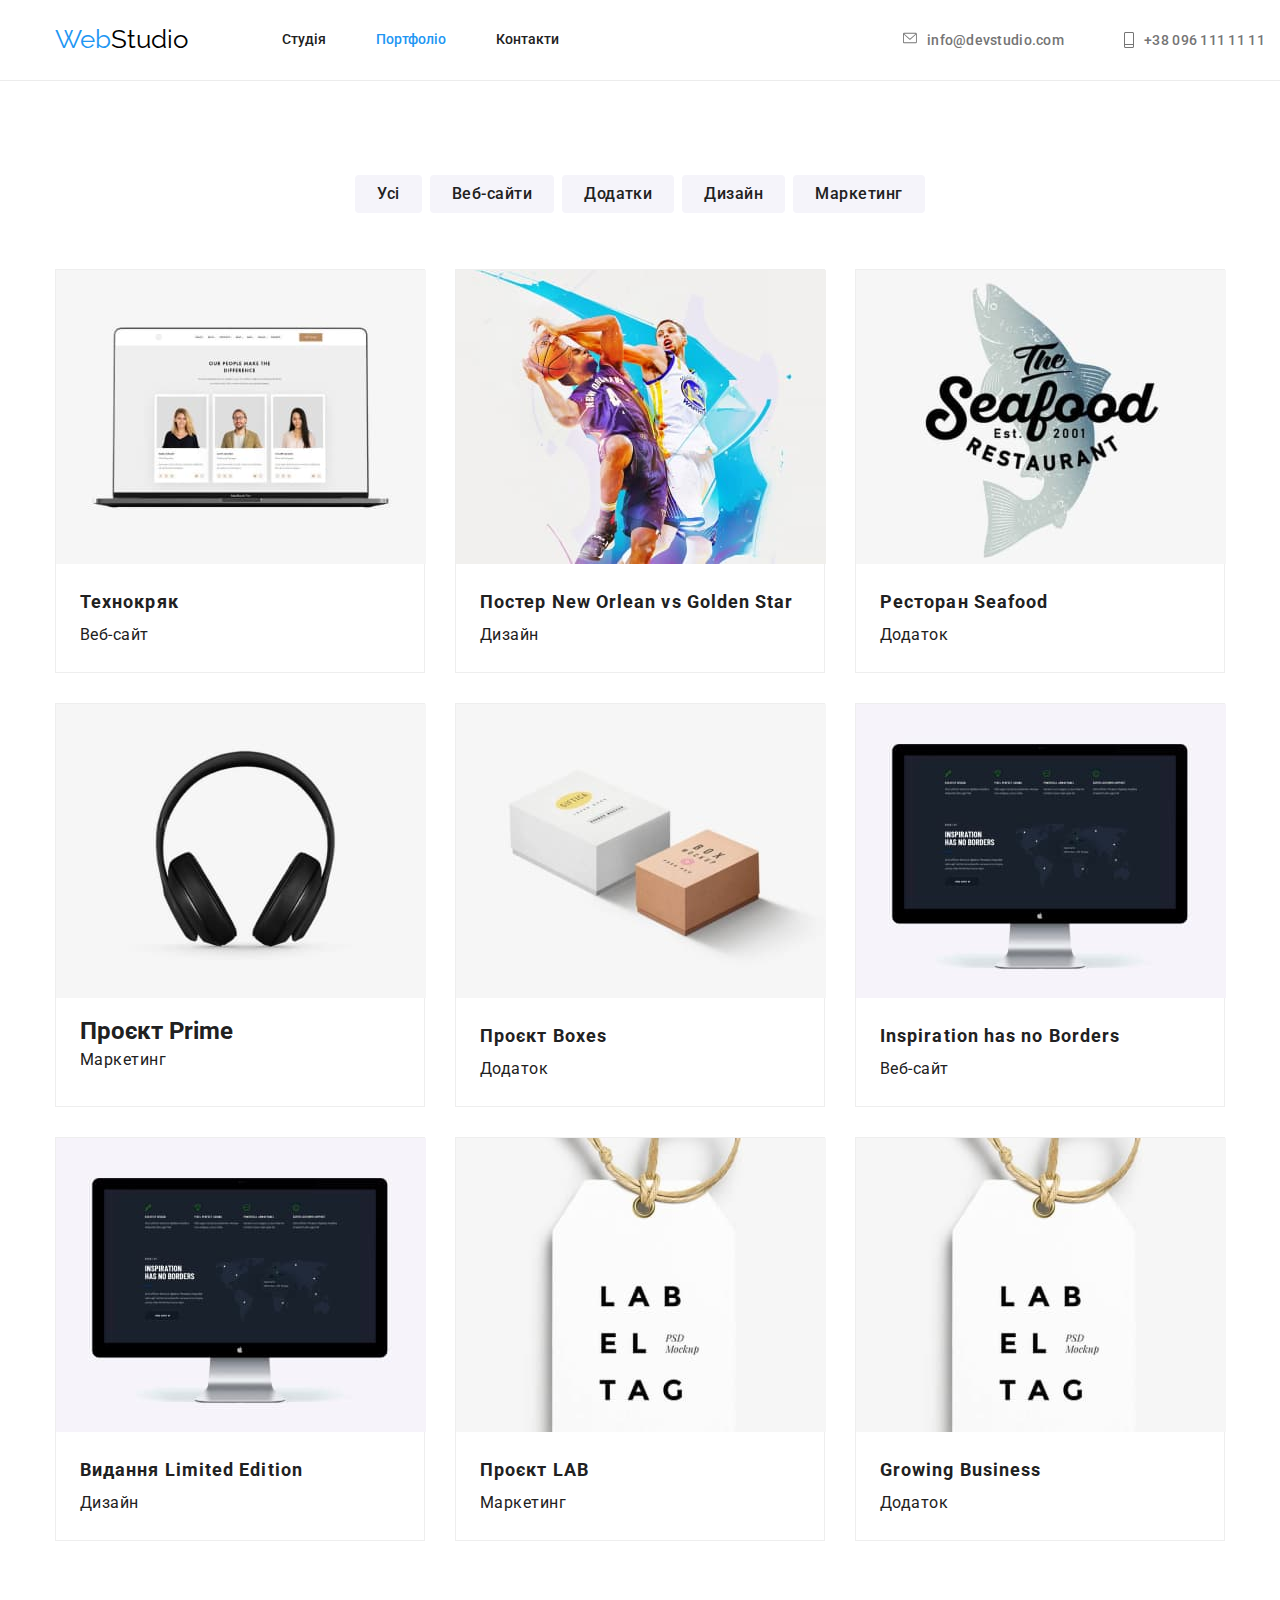
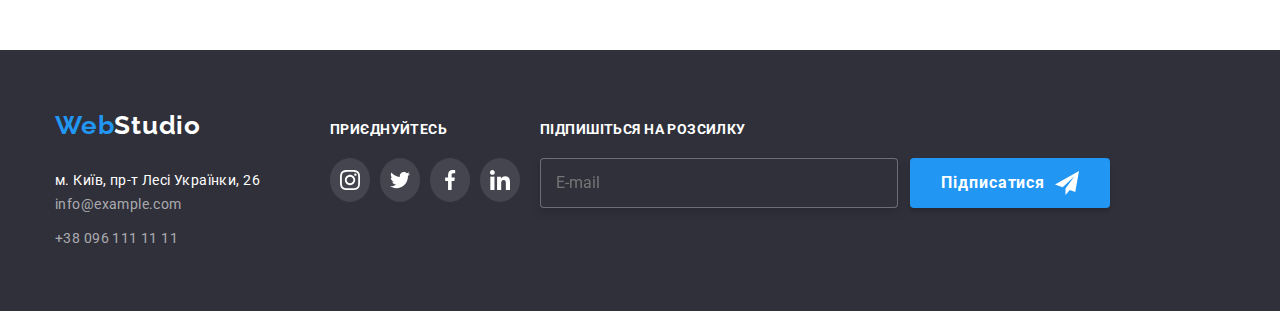
==== commit 73539b86: "hw7_utils_fonts" ====
--- a/portfolio.html
+++ b/portfolio.html
@@ -70,68 +70,68 @@
        
        <!-- Приклади робіт-->
        <div class="container">
-            <ul class="section-example"> 
-                <li class="example-items"> <div class="container-move"><img src="./images/web-site.jpg" alt="Basketball" width="370">
-                    <div class="move-up"><p class="move-text">Ресурс пропонує комплексні пропозиції з різним рівнем функціоналу та сервісів. Все це дозволить відвідувачу отримати вичерпні відомості про компанію чи приватну особу.</p></div></div>
-                    <div class="panorama-under">
-                <h2 class="panorama-title">Технокряк</h2>
-            <p class="panorama-text">Веб-сайт</p>
+            <ul class="panorama-page"> 
+                <li class="panorama-page__items"> <div class="panorama-page__container-move"><img src="./images/web-site.jpg" alt="Basketball" width="370">
+                    <div class="panorama-page__move-up"><p class="panorama-page__move-text">Ресурс пропонує комплексні пропозиції з різним рівнем функціоналу та сервісів. Все це дозволить відвідувачу отримати вичерпні відомості про компанію чи приватну особу.</p></div></div>
+                    <div class="panorama-page__panorama-under">
+                <h2 class="panorama-page__panorama-title">Технокряк</h2>
+            <p class="panorama-page__panorama-text">Веб-сайт</p>
         </div>
         </li>
-        <li class="example-items"> <div class="container-move"><img src="./images/design.jpg" alt="Poster New Orlean vs Golden Star" width="370">
-            <div class="move-up"><p class="move-text">Ресурс пропонує комплексні пропозиції з різним рівнем функціоналу та сервісів. Все це дозволить відвідувачу отримати вичерпні відомості про компанію чи приватну особу.</p></div></div>
-            <div class="panorama-under">
-        <h2 class="panorama-title">Постер New Orlean vs Golden Star</h2>
-    <p class="panorama-text">Дизайн</p>
+        <li class="panorama-page__items"> <div class="panorama-page__container-move"><img src="./images/design.jpg" alt="Poster New Orlean vs Golden Star" width="370">
+            <div class="panorama-page__move-up"><p class="panorama-page__move-text">Ресурс пропонує комплексні пропозиції з різним рівнем функціоналу та сервісів. Все це дозволить відвідувачу отримати вичерпні відомості про компанію чи приватну особу.</p></div></div>
+            <div class="panorama-page__panorama-under">
+        <h2 class="panorama-page__panorama-title">Постер New Orlean vs Golden Star</h2>
+    <p class="panorama-page__panorama-text">Дизайн</p>
 </div>
 </li>
-        <li class="example-items"> <div class="container-move"><img src="./images/addition.jpg" alt="Ресторан Seafood" width="370">
-    <div class="move-up"><p class="move-text">Ресурс пропонує комплексні пропозиції з різним рівнем функціоналу та сервісів. Все це дозволить відвідувачу отримати вичерпні відомості про компанію чи приватну особу.</p></div></div>
-    <div class="panorama-under">
-<h2 class="panorama-title">Ресторан Seafood</h2>
-<p class="panorama-text">Додаток</p>
+        <li class="panorama-page__items"> <div class="panorama-page__container-move"><img src="./images/addition.jpg" alt="Ресторан Seafood" width="370">
+    <div class="panorama-page__move-up"><p class="panorama-page__move-text">Ресурс пропонує комплексні пропозиції з різним рівнем функціоналу та сервісів. Все це дозволить відвідувачу отримати вичерпні відомості про компанію чи приватну особу.</p></div></div>
+    <div class="panorama-page__panorama-under">
+<h2 class="panorama-page__panorama-title">Ресторан Seafood</h2>
+<p class="panorama-page__panorama-text">Додаток</p>
 </div>
 </li>
-        <li class="example-items"> <div class="container-move"><img src="./images/project-prime.jpg" alt="Проєкт Prime" width="370">
-    <div class="move-up"><p class="move-text">Ресурс пропонує комплексні пропозиції з різним рівнем функціоналу та сервісів. Все це дозволить відвідувачу отримати вичерпні відомості про компанію чи приватну особу.</p></div></div>
-    <div class="panorama-under">
-<h2 class="panorama-title">Проєкт Prime</h2>
-<p class="panorama-text">Маркетинг</p>
+        <li class="panorama-page__items"> <div class="panorama-page__container-move"><img src="./images/project-prime.jpg" alt="Проєкт Prime" width="370">
+    <div class="panorama-page__move-up"><p class="panorama-page__move-text">Ресурс пропонує комплексні пропозиції з різним рівнем функціоналу та сервісів. Все це дозволить відвідувачу отримати вичерпні відомості про компанію чи приватну особу.</p></div></div>
+    <div class="panorama-page__panorama-under">
+<h2 class="panorama-page__panorama-page__panorama-title">Проєкт Prime</h2>
+<p class="panorama-page__panorama-text">Маркетинг</p>
 </div>
 </li>
-        <li class="example-items"> <div class="container-move"><img src="./images/project-boxes.jpg" alt="Проєкт Boxes" width="370">
-    <div class="move-up"><p class="move-text">Ресурс пропонує комплексні пропозиції з різним рівнем функціоналу та сервісів. Все це дозволить відвідувачу отримати вичерпні відомості про компанію чи приватну особу.</p></div></div>
-    <div class="panorama-under">
-<h2 class="panorama-title">Проєкт Boxes</h2>
-<p class="panorama-text">Додаток</p>
+        <li class="panorama-page__items"> <div class="panorama-page__container-move"><img src="./images/project-boxes.jpg" alt="Проєкт Boxes" width="370">
+    <div class="panorama-page__move-up"><p class="panorama-page__move-text">Ресурс пропонує комплексні пропозиції з різним рівнем функціоналу та сервісів. Все це дозволить відвідувачу отримати вичерпні відомості про компанію чи приватну особу.</p></div></div>
+    <div class="panorama-page__panorama-under">
+<h2 class="panorama-page__panorama-title">Проєкт Boxes</h2>
+<p class="panorama-page__panorama-text">Додаток</p>
 </div>
 </li>   
-        <li class="example-items"> <div class="container-move"><img src="./images/Inspiration-has-no-Borders-site.jpg" alt="Web site Inspiration has no Borders" width="370">
-    <div class="move-up"><p class="move-text">Ресурс пропонує комплексні пропозиції з різним рівнем функціоналу та сервісів. Все це дозволить відвідувачу отримати вичерпні відомості про компанію чи приватну особу.</p></div></div>
-    <div class="panorama-under">
-<h2 class="panorama-title">Inspiration has no Borders</h2>
-<p class="panorama-text">Веб-сайт</p>
+        <li class="panorama-page__items"> <div class="panorama-page__container-move"><img src="./images/Inspiration-has-no-Borders-site.jpg" alt="Web site Inspiration has no Borders" width="370">
+    <div class="panorama-page__move-up"><p class="panorama-page__move-text">Ресурс пропонує комплексні пропозиції з різним рівнем функціоналу та сервісів. Все це дозволить відвідувачу отримати вичерпні відомості про компанію чи приватну особу.</p></div></div>
+    <div class="panorama-page__panorama-under">
+<h2 class="panorama-page__panorama-title">Inspiration has no Borders</h2>
+<p class="panorama-page__panorama-text">Веб-сайт</p>
 </div>
 </li>  
-        <li class="example-items"> <div class="container-move"><img src="./images/Inspiration-has-no-Borders-site.jpg" alt="Видання Limited Edition" width="370">
-    <div class="move-up"><p class="move-text">Ресурс пропонує комплексні пропозиції з різним рівнем функціоналу та сервісів. Все це дозволить відвідувачу отримати вичерпні відомості про компанію чи приватну особу.</p></div></div>
-    <div class="panorama-under">
-<h2 class="panorama-title">Видання Limited Edition</h2>
-<p class="panorama-text">Дизайн</p>
+        <li class="panorama-page__items"> <div class="panorama-page__container-move"><img src="./images/Inspiration-has-no-Borders-site.jpg" alt="Видання Limited Edition" width="370">
+    <div class="panorama-page__move-up"><p class="panorama-page__move-text">Ресурс пропонує комплексні пропозиції з різним рівнем функціоналу та сервісів. Все це дозволить відвідувачу отримати вичерпні відомості про компанію чи приватну особу.</p></div></div>
+    <div class="panorama-page__panorama-under">
+<h2 class="panorama-page__panorama-title">Видання Limited Edition</h2>
+<p class="panorama-page__panorama-text">Дизайн</p>
 </div>
 </li>      
-        <li class="example-items"> <div class="container-move"><img src="./images/project-lab.jpg" alt="Проєкт LAB" width="370">
-    <div class="move-up"><p class="move-text">Ресурс пропонує комплексні пропозиції з різним рівнем функціоналу та сервісів. Все це дозволить відвідувачу отримати вичерпні відомості про компанію чи приватну особу.</p></div></div>
-    <div class="panorama-under">
-<h2 class="panorama-title">Проєкт LAB</h2>
-<p class="panorama-text">Маркетинг</p>
+        <li class="panorama-page__items"> <div class="panorama-page__container-move"><img src="./images/project-lab.jpg" alt="Проєкт LAB" width="370">
+    <div class="panorama-page__move-up"><p class="panorama-page__move-text">Ресурс пропонує комплексні пропозиції з різним рівнем функціоналу та сервісів. Все це дозволить відвідувачу отримати вичерпні відомості про компанію чи приватну особу.</p></div></div>
+    <div class="panorama-page__panorama-under">
+<h2 class="panorama-page__panorama-title">Проєкт LAB</h2>
+<p class="panorama-page__panorama-text">Маркетинг</p>
 </div>
 </li>      
-        <li class="example-items"> <div class="container-move"><img src="./images/project-lab.jpg" alt="Growing Business" width="370">
-    <div class="move-up"><p class="move-text">Ресурс пропонує комплексні пропозиції з різним рівнем функціоналу та сервісів. Все це дозволить відвідувачу отримати вичерпні відомості про компанію чи приватну особу.</p></div></div>
-    <div class="panorama-under">
-<h2 class="panorama-title">Growing Business</h2>
-<p class="panorama-text">Додаток</p>
+        <li class="panorama-page__items"> <div class="panorama-page__container-move"><img src="./images/project-lab.jpg" alt="Growing Business" width="370">
+    <div class="panorama-page__move-up"><p class="panorama-page__move-text">Ресурс пропонує комплексні пропозиції з різним рівнем функціоналу та сервісів. Все це дозволить відвідувачу отримати вичерпні відомості про компанію чи приватну особу.</p></div></div>
+    <div class="panorama-page__panorama-under">
+<h2 class="panorama-page__panorama-title">Growing Business</h2>
+<p class="panorama-page__panorama-text">Додаток</p>
 </div>
 </li>  
    
--- a/css/styles.css
+++ b/css/styles.css
@@ -31,39 +31,22 @@
     margin-top: 0;
 }
 
-:root {
-    --primary-text-color: #212121;
-    --secondary-text-color: #757575;
-
-    --white-color: #FFFFFF;
-    --accent-color: #2196F3;
-    --secondary-back-color: #F5F5F5;
-}
-/* колір основного тексту #212121 */
-
-/* колір другорядного тексту #757575 */
-
-/* білий колір #FFFFFF */
-
-/* акцент #2196F3 */
-
-/* другорядний колір фону #F5F5F5 */
-
-
-/* Header */
-.header-page {
-
-padding-top: 24px;
-padding-bottom: 25px;
-border-bottom: 1px solid #ECECEC;
-}
-
 .container {
     margin-left: auto;
     margin-right: auto;
     width: 1200px;
     padding: 0 15px;     
 }
+
+/* Header */
+.header-page {
+
+padding-top: 24px;
+padding-bottom: 25px;
+border-bottom: 1px solid #ECECEC;
+}
+
+
 
 /* Шапка */
 .header-page__container {
@@ -884,6 +867,7 @@
     letter-spacing: 0.03em;
     color:#FFFFFF;
     margin-bottom:20px;
+    
 }
 .footer-page__social{
     display: flex;
@@ -1028,15 +1012,16 @@
 
 /* Приклади Робіт */
 
-.section-example {
+.panorama-page {
     display: flex;
     flex-wrap:wrap;
     margin:-15px;
-    
-}
-
-
-.example-items {
+    margin-bottom: 94px;
+    
+}
+
+
+.panorama-page__items {
    
     width: 370px;
     height: 404px;
@@ -1045,8 +1030,8 @@
     transition: box-shadow 250ms cubic-bezier(0.4, 0, 0.2, 1);
   }
 
-  .example-items:hover,
-  .example-items:focus
+  .panorama-page__items:hover,
+  .panorama-page__items:focus
   {   
     box-shadow: 
     0px 1px 1px rgba(0, 0, 0, 0.12), 
@@ -1055,18 +1040,18 @@
     transition: box-shadow 250ms cubic-bezier(0.4, 0, 0.2, 1);
 }
 
-    .panorama-under {
+    .panorama-page__panorama-under {
         padding: 20px 24px 20px 24px;
     }
 
 
-.panorama-title{
+.panorama-page__panorama-title{
     color:var(--title-text-color);
     font-size: 18px;
     line-height: 2;
     letter-spacing: 0.06em;
 }
-.panorama-text{
+.panorama-page__panorama-text{
     font-size: 16px;
     line-height: 1.88;
     letter-spacing: 0.03em;
@@ -1074,14 +1059,14 @@
 
 /* ************************************ */
 
-.container-move{
+.panorama-page__container-move{
     display: flex;
     position: relative;
     width: 370px;
     height: 294px;
     overflow: hidden;
 }
-.move-up{
+.panorama-page__move-up{
     position: absolute;
     padding: 63px 0px;
     width: 100%;
@@ -1090,11 +1075,11 @@
     transform: translateY(100%);
     transition: transform 250ms cubic-bezier(0.4, 0, 0.2, 1);
 }
-.container-move:hover .move-up{
+.panorama-page__container-move:hover .panorama-page__move-up{
     transform: translateY(0%);
     transition: transform 250ms cubic-bezier(0.4, 0, 0.2, 1);
 }
-.move-text{
+.panorama-page__move-text{
     padding: 0px 24px;
     font-style: normal;
     font-size: 18px;
@@ -1104,30 +1089,30 @@
 }
 
 
-.link:hover {
+.header-page__link:hover {
 color: var(--accent-color)
 }
 
-.link:focus {
+.header-page__link:focus {
     color: var(--accent-color);
 }
 
-.link:active {
+.header-page__link:active {
     color: var(--accent-color)
 }
 
-.link-current:hover {
+.header-page__link--current:hover {
     color:var(--accent-color)
 }
 
-.link-current:focus {
+.header-page__link--current:focus {
     color: var(--accent-color);
 }
 
-.link-current:active {
+.header-page__link--current:active {
     color:var(--accent-color)
 }
 
-.link-adress:hover {
+.footer-page__adress:hover {
     color:var(--accent-color)
 }
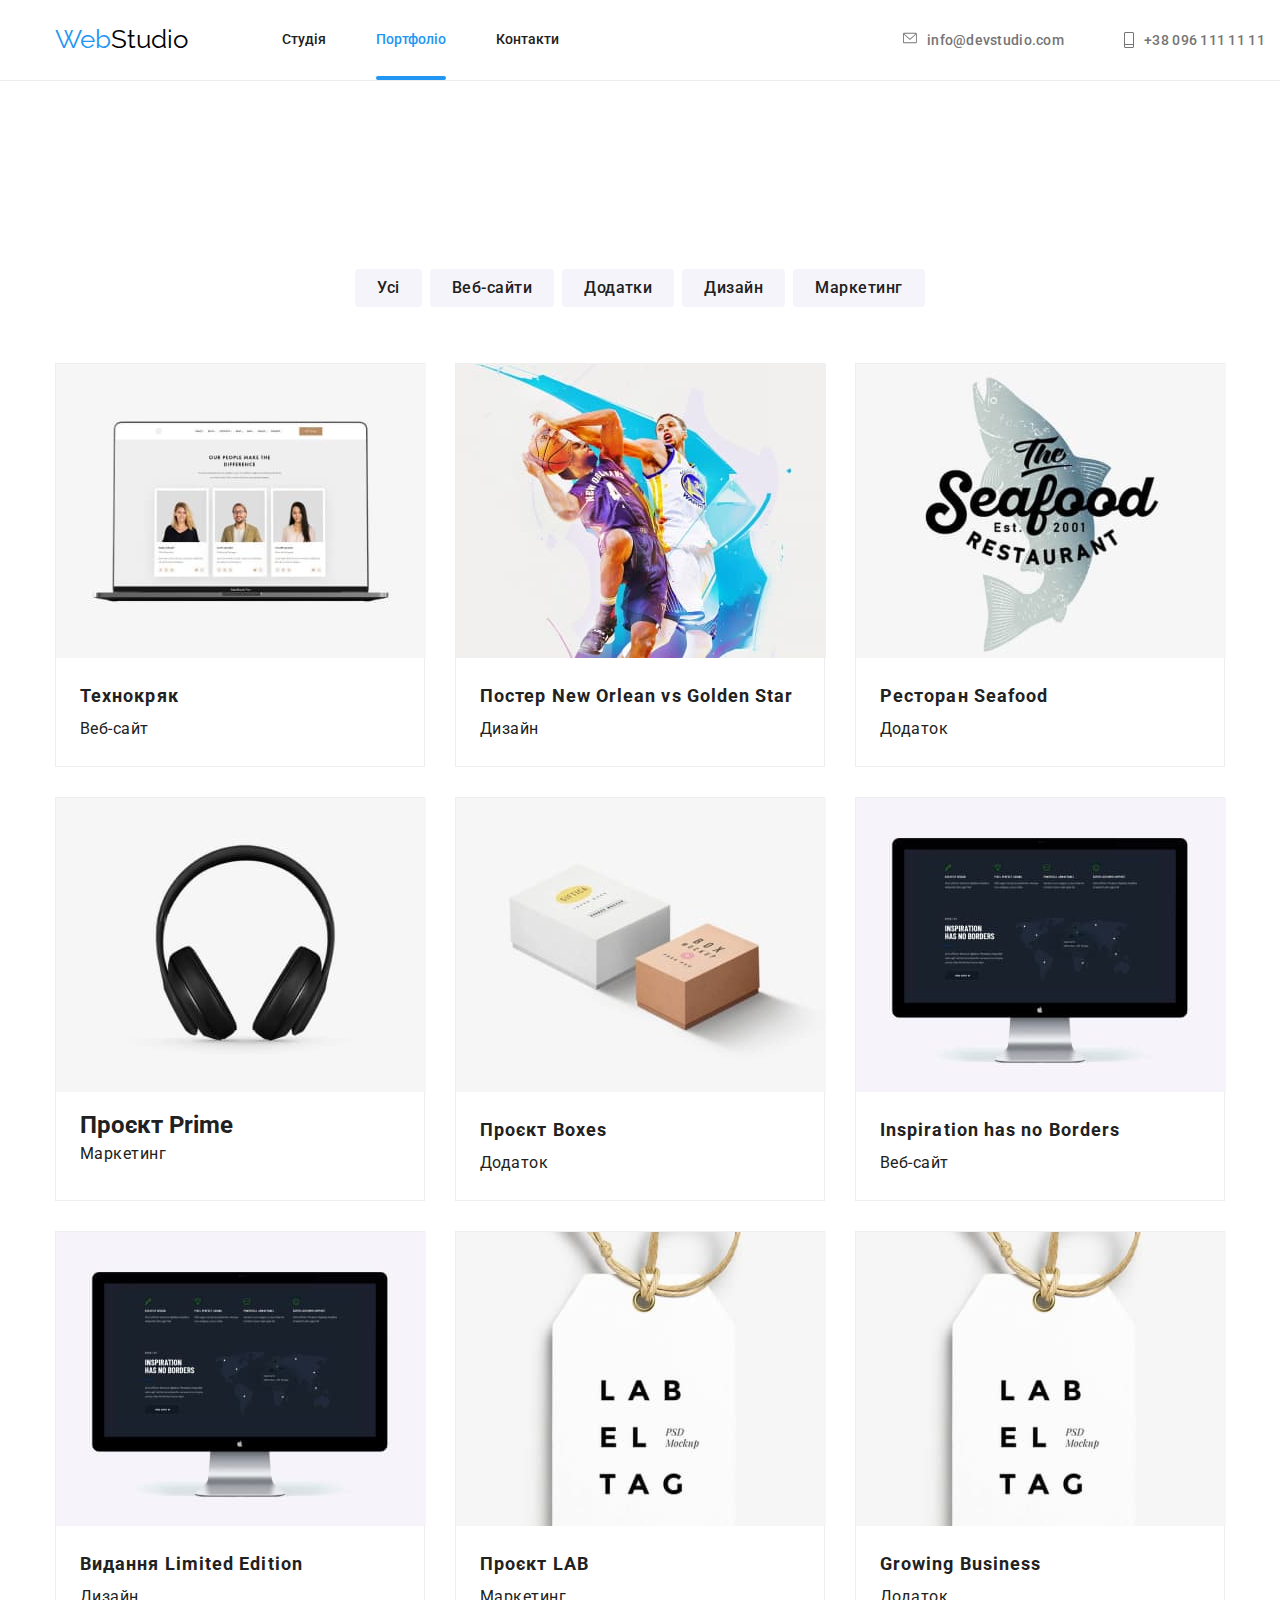
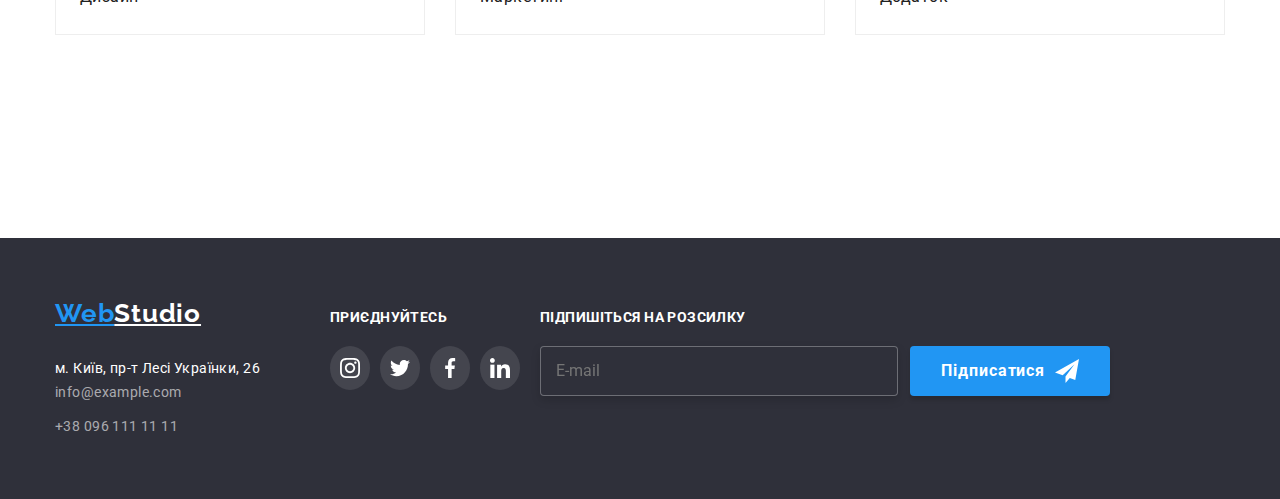
==== commit b4de5cad: "hw7_done" ====
--- a/portfolio.html
+++ b/portfolio.html
@@ -13,6 +13,7 @@
         rel="stylesheet">
         <link rel="stylesheet" href="https://cdnjs.cloudflare.com/ajax/libs/modern-normalize/1.1.0/modern-normalize.min.css">
     <link rel="stylesheet" href="./css/styles.css">
+    <link rel="stylesheet" href="./css/main.min.css">
 </head>
 
 <body>
--- a/css/styles.css
+++ b/css/styles.css
@@ -1,1118 +1,19 @@
-body {
-background-color: #FFFFFF;
-color: #212121;
-font-style: normal;
-font-weight: 400;
-font-family: 'Roboto', 'Montserrat', 'Raleway', sans-serif;
-}
-ul {
-    list-style: none;
-    padding: 0;
-        margin: 0;
-}
-.list {
-    padding: 0;
-    margin: 0;
-}
-
-.list a{
-    color: #FFFFFF;
-    text-decoration: none;
-}
-h1,
-h2,
-p,
-ul {
-    margin-top: 0;
-    margin-bottom: 0;
-}
-
-h3 {
-    margin-top: 0;
-}
-
-.container {
-    margin-left: auto;
-    margin-right: auto;
-    width: 1200px;
-    padding: 0 15px;     
-}
-
-/* Header */
-.header-page {
-
-padding-top: 24px;
-padding-bottom: 25px;
-border-bottom: 1px solid #ECECEC;
-}
 
 
 
-/* Шапка */
-.header-page__container {
-    display: flex;
-    justify-content: space-between;
-    align-items: center;
-    gap: 344px;
-}
-
-.header-page__header-nav {
-    display: flex;
-    justify-content: space-between;
-    flex-grow: 1;
-    align-items: center;
-    gap: 94px;   
-      
-}
-
-.header-page__header__menu {
-    display: flex;
-    gap: 50px;
-    position: relative; 
-}
-
-.header-page__header-adress {
-    display: flex;
-    gap: 50px;   
-    
-}
-
-
-.header-page__logo-link{
-    font-family: 'Raleway';
-        font-style: normal;
-        font-size: 26px;
-        line-height: 1.2;
-         color: #2196F3;
-}
-
-.header-page__logo-header {
-    font-family: 'Raleway';
-font-style: normal;
-font-size: 26px;
-line-height: 1.2;
-color: #000;
-}
-
-a {
-    text-decoration: none;
-}
-
-.header-page__link--current{
-    font-family: 'Roboto';
-    font-style: normal;
-    font-weight: 500;
-    font-size: 14px;
-    line-height: 1.15;
-    color: #2196F3;
-    position: relative;
-    transition-property: color;
-    transition-duration: 250ms;
-    transition-timing-function: cubic-bezier(0.4, 0, 0.2, 1);
-    
-}
-
-
-.header-page__link--current::after {
-       
-    position: absolute;
-    bottom: -33px;
-    right: 0px;
-    content: "";
-    width: 100%;
-    height: 4px;
-    background-color: var(--accent-color);
-    border-radius: 2px;
-    transition-property: color;
-    transition-duration: 250ms;
-    transition-timing-function: cubic-bezier(0.4, 0, 0.2, 1);
-   
-}
-
-.header-page__link {
-    font-family: 'Roboto';
-    font-style: normal;
-    font-weight: 500;
-    font-size: 14px;
-    line-height: 1.15;
-    color: var(--primary-text-color);
-
-    transition-property: color;
-    transition-duration: 250ms;
-    transition-timing-function: cubic-bezier(0.4, 0, 0.2, 1);
-   
-}
-
-
-.header-page__link-adress {
-    display: flex;
-    justify-content: center;
-    width: 161px;
-    height: 16px;
-    font-family: 'Roboto';
-    font-style: normal;
-    font-weight: 500;
-    font-size: 14px;
-    line-height: 1.2;
-    letter-spacing: 0.02em;
-    color: #757575;
-
-    transition-property: color;
-    transition-duration: 250ms;
-    transition-timing-function: cubic-bezier(0.4, 0, 0.2, 1);
-   
-    }
-
-.header-page__contacts-icon {
-    display: inline-flex;
-    align-items: center;
-    margin-right: 10px;
-    fill: currentColor;
-    transition-property: fill;
-    transition-duration: 250ms;
-    transition-timing-function: cubic-bezier(0.4, 0, 0.2, 1);
-   
-}
-
-.header-page__contacts-icon:hover {
-    fill: var(--accent-color);
-  }
-  .header-page__contacts-icon:focus {
-    fill: var(--accent-color);
-  }
-  .header-page__link-adress:focus {
-    color: var(--accent-color);
-  }
 
 
 
-/* Блок Герой */
-
-.hero-page {
-
-    margin: 0px;
-    padding-top: 200px;
-    padding-bottom: 0;
-    background-image: linear-gradient(to right, rgba(47, 48, 58, 0.4), rgba(47, 48, 58, 0.4)), url(../images/bighero.jpg);
-    height: 600px;
-    max-width: 1600px;
-    margin-left: auto;
-    margin-right: auto;
-    background-size: cover;
-    background-repeat: no-repeat;
-    background-position: center;
-    border: 1px solid #ECECEC;
-
-}
-
-.hero-page__hero-container {
-    display: flex;
-    align-items: center;
-    flex-direction:column;
-    justify-content:center;
-            
-}
-
-
-.hero-page__title {
-   
-    width: 696px;
-    border-radius: nullpx;
-    
-          margin-top: 0px;
-          margin-bottom: 30px;  
-          color: #FFFFFF;
-        font-family: 'Roboto';
-    font-style: normal;
-    font-weight: 900;
-    font-size: 44px;
-    line-height: 1.4;
-    letter-spacing: 0.06em;
-    text-transform: uppercase;
-    text-align: center;
-
-}
-
-.hero-page__button {
-    width: 216px;
-    height: 50px;
-    left: 692px;
-    top: 430px;
-    background: #2196F3;
-    box-shadow: 0px 4px 4px rgba(0, 0, 0, 0.15);
-    border: 1px solid transparent;
-    border-radius: 4px;
-    padding: 9px 24px ;
-
-    transform: scale(1);
-    transition: transform 250ms cubic-bezier(0.4, 0, 0.2, 1);
-    font-family: 'Roboto';
-    font-style: normal;
-    font-size: 16px;
-    font-weight: 700;
-    line-height: 1.9;
-    letter-spacing: 0.06em;
-    color: #FFFFFF;
-    
-}
-
-.hero-page__button:hover, 
-.hero-page__button:focus {
-    transform: scale(1.1);
-    transition: transform 250ms cubic-bezier(0.4, 0, 0.2, 1);
-}
-
-
-.backdrop.is-hidden > .modal{
-    scale:0.6;
-    transition: scale 250ms cubic-bezier(0.4, 0, 0.2, 1);
-}
-.backdrop:not(.is-hidden) > .modal{
-    scale:1;
-    transition: scale 250ms cubic-bezier(0.4, 0, 0.2, 1);
-}
-
-
-.backdrop {
-    position: fixed;
-    top:0;
-    left:0;
-    height: 100%;
-    width: 100%;
-    background-color:rgba(0, 0, 0, 0.2);
-    }
-
-.backdrop.is-hidden {
-    opacity: 0;
-    visibility: hidden;
-    pointer-events: none;
-}
-
-.modal {
-    display: flex;
-    align-items: center;
-    justify-content: center;
-    padding: 20px 0;
-    height: 100%;
-  
-   }
-
-.modal-container {
-    position: relative;
-    padding: 40px;
-    width: 100%;
-    height: 100%;
-    max-width: 528px;
-    max-height: 581px;
-     background-color: #fff;
-    box-shadow: 0px 1px 3px rgba(0, 0, 0, 0.12),
-                0px 1px 1px rgba(0, 0, 0, 0.14),
-                0px 2px 1px rgba(0, 0, 0, 0.2);
-    border-radius: 4px;
-    overflow-y: auto;
-}
-
-
-.button-close {
-    position: absolute;
-    padding: 0px;
-    top:8px;
-    right: 8px;
-    width: 30px;
-    height: 30px;
-    border: 1px solid rgba(0, 0, 0, 0.1);
-    border-radius: 50%;
-    background-color: #FFFFFF;
-    transform: scale(1);
-    transition: transform 250ms cubic-bezier(0.4, 0, 0.2, 1),
-    background-color 250ms cubic-bezier(0.4, 0, 0.2, 1);
-}
-
-.button-close:hover,
-.button-close:focus {
-    transform: scale(1.1);
-    
-    transition: transform 250ms cubic-bezier(0.4, 0, 0.2, 1),
-    background-color 250ms cubic-bezier(0.4, 0, 0.2, 1);
-    fill: var(--accent-color);
-}
-
-/* Form in modal */
-
-.modal-title {
-    position: relative;
-    font-family: 'Roboto';
-        font-style: normal;
-        font-weight: 700;
-        font-size: 20px;
-        line-height: 23px;
-        text-align: center;
-        letter-spacing: 0.03em;
-    
-        color: var(--primary-text-color);
-        margin-bottom: 12px;
-
-}
-
-.form-field {
-    margin-top: 4px;
-}
-.form-field-label {
-    color: var(--secondary-text-color);
-    margin-bottom: 4px;
-    font-size: 12px;
-}
-
-.form-field-input {
-    width: 100%;
-    height: 40px;
-    padding: 12px 12px 12px 42px;
-
-    border: 1px solid rgba(33, 33, 33, 0.2);
-    border-radius: 4px;
-    outline: none;
-
-}
-
-.form-field-textarea {
-    width: 100%;
-        height: 120px;
-        padding: 12px 16px;
-    
-        border: 1px solid rgba(33, 33, 33, 0.2);
-        border-radius: 4px;
-        outline: none;
-    margin-bottom: 20px;
-    resize:none;
-}
-
-.form-field-input:focus {
-    border-color: var(--accent-color);
-}
-
-.form-field-textarea:focus {
-    border-color: var(--accent-color);
-}
-
-.form-field-input:focus + .form-field-icon {
-    fill: var(--accent-color);
-}
-
-.form-field-textarea::placeholder {
-        font-size: 12px;
-        line-height: 1.333;
-        color: rgba(117, 117, 117, 0.5);
-}
-
-.form-field {
-    position: relative;
-    margin-bottom: 10px;
-}
-
-
-.form-field-icon {
-    position: absolute;
-    top: 50%;
-    left: 15px;
-    transform: translateY(-50%);
-    fill: var(--primary-text-color);
-
-}
-
-.confirm-container{
-    display: flex;
-    align-items: center;
-    width: 425px;
-    height: 24px;
-    margin-left: auto;
-    margin-right: auto;
-    margin-bottom: 30px;
-    margin-left: 12px;
-}
-.confirm-box{
-    white-space: nowrap;
-    width: 1px;
-    height: 1px;
-    overflow: hidden;
-    border: 0;
-    padding: 0;
-    clip: rect(0 0 0 0);
-    clip-path: inset(50%);
-    margin: -1px;
-}
-.confirm-text{
-    margin-left: 8px;
-    font-size: 14px;
-    line-height: 1.71;
-    letter-spacing: 0.03em;
-    color: #757575;
-}
-.confirm-link{
-    text-decoration:underline;
-    font-size: 14px;
-    line-height: 1.71;
-    letter-spacing: 0.03em;
-    color:var(--accent-color);
-    margin-left: 5px;
-}
-.icon-confirm{
-    display: inline-block;
-    width: 16px;
-    height: 15px;
-    border: 2px solid #212121;
-    background-color: #FFFFFF;
-    border-radius: 2px;
-    transition: border-color 250ms cubic-bezier(0.4, 0, 0.2, 1),
-    background-color 250ms cubic-bezier(0.4, 0, 0.2, 1);
-}
-.confirm-box:checked + .icon-confirm{
-    border-color: #2196F3;
-    background-color: #2196F3;
-    background-image: url(../images/confirm-check.svg);
-    background-size:contain;
-    background-origin: border-box;
-    transition: border-color 250ms cubic-bezier(0.4, 0, 0.2, 1),
-    background-color 250ms cubic-bezier(0.4, 0, 0.2, 1);
-}
-
-.submit-button {
-    
-    width: 200px;
-        height: 50px;
-        padding: 0px;
-        margin: 0px auto;
-        text-align: center;
-        background: #2196F3;
-        box-shadow: 0px 4px 4px rgba(0, 0, 0, 0.15);
-        border: 1px solid transparent;
-        border-radius: 4px;
-        font-weight: 700;
-        font-size: 16px;
-        line-height: 1.88;
-        display: flex;
-        align-items: center;
-        letter-spacing: 0.06em;
-        color: #FFFFFF;
-        justify-content: center;
-        scale: 1;
-        transition: scale 250ms cubic-bezier(0.4, 0, 0.2, 1);
-
-}
 
 
 
-.submit-button:hover,
-.submit-button:focus {
-    transform: scale(1.1);
-    transition: transform 250ms cubic-bezier(0.4, 0, 0.2, 1);
-}
-
-
-/* < !-- Блок Списку --> */
-
-.section {
-    padding-top: 94px;
-    padding-bottom: 94px;
-    
-
-    
-}
-
-.section__section-list {
-    display: flex;
-    gap: 30px;
-    justify-content: space-between;
-       
-}
-
-.section__section-icons {
-    display: flex;
-    align-items: center;
-    justify-content: center;
-    background: #F5F4FA;
-    border-radius: 4px;
-    width: 270px;
-    height: 120px;
-    margin-bottom: 30px;
-    
-}
-
-
-.section__section-tittle {
-    margin-top: 0;
-    margin-bottom: 10px;
-    font-family: 'Roboto';
-    font-style: normal;
-    font-size: 14px;
-    line-height: 1.2;
-    letter-spacing: 0.03em;
-    text-transform: uppercase;
-    
-    color: #212121;
-    
-}
-
-.section__section-description {
-   
-font-size: 14px;
-line-height: 1.71;
-letter-spacing: 0.03em;
-color: #757575; 
- 
-}
-
-.section__section-icon {
-    display: flex;
-    align-items: center;
-    justify-content: center;
-    fill: #AFB1B8;
-    
-    
-}
-
-
-/* Блок з Фото */
-.occupation-page {
-    padding-bottom: 94px;
-    
-}
-
-.occupation-page__tittle {
-    
-    text-align: center;
-    margin-top: 0;
-    margin-bottom: 50px;
-        font-size: 36px;
-        line-height: 1.2;
-}
-
-.occupation-page__item {
-    display: flex;
-    gap: 30px;
-}
-
-.occupation-page__items {
-    position: relative;
-    
-}
-
-.occupation-page__text {
-    position: absolute;
-    width: 370px;
-    height: 70px;
-    background: rgba(47, 48, 58, 0.8);
-    color: #FFFFFF;
-    bottom: 0px;
-    align-items: center;
-    padding: 27px 27px;
-
-    font-family: 'Roboto';
-    font-style: normal;
-    font-weight: 700;
-    font-size: 14px;
-    line-height: 16px;
-    text-align: center;
-    letter-spacing: 0.03em;
-    text-transform: uppercase;
-
-color: #FFFFFF;
-}
-
-/* < !-- Команда --> */
-
-.team-page {
-
-padding-top: 94px;    
-padding-bottom: 94px;
-background: #F5F4FA;
-
-
-}
-
-.team-page__items {
-    display: flex;
-    gap:30px;
-    
-}
-
-.team-page__members {
-    background-color: #FFFFFF;
-    box-shadow: 0px 1px 3px rgba(0, 0, 0, 0.12), 0px 1px 1px rgba(0, 0, 0, 0.14), 0px 2px 1px rgba(0, 0, 0, 0.2);
-    border-radius: 0px 0px 4px 4px;
-}
-.team-page__title {
-    margin-top: 0px;
-    margin-bottom: 50px;
-    font-family: 'Roboto';
-    font-style: normal;
-    font-size: 36px;
-    line-height: 1.2;
-    text-align: center;
-    letter-spacing: 0.03em;
-    
-    color: #212121;
-}
-
-.team-page__names {
-    padding-top: 30px;    
-padding-bottom: 30px;
-text-align: center;
-}
-
-.team-page__name {
-    font-family: 'Roboto';
-    font-style: normal;
-    font-weight: 500;
-    font-size: 16px;
-    line-height: 1.2;
-    letter-spacing: 0.03em;
-    
-    color: #212121;
-    
-        
-}
-
-.team-page__description {
-        font-family: 'Roboto';
-        font-style: normal;
-        font-size: 16px;
-        line-height: 1.2;
-        letter-spacing: 0.03em;
-        color: #757575;
-    }
-
-.team-page__socials-list {
-        display: flex;
-        align-items: center;
-        margin-top: 16px;
-        justify-content: center;
-        gap: 10px;
-
-    }
-
-.team-page__socials-item {
-    width: 44px;
-    height: 44px;
-    
-}
-
-.team-page__socials-links {
-    display: flex;
-    width: 100%;
-    height: 100%;
-    border:none;
-    border-radius: 50%;
-    color:#AFB1B8;
-    background-color: #FFFFFF;
-    justify-content: center;
-    align-items: center;
-    transition-property: color, background-color, fill;
-    transition-duration: 250ms;
-    transition-timing-function: cubic-bezier(0.4, 0, 0.2, 1);
-   
-}
-
- 
-.team-page__social-icon {
-    fill: currentColor;
-    
-}
 
 
 
-.team-page__socials-links:focus,
-.team-page__socials-links:hover {
-    color:#FFFFFF;
-    background-color: var(--accent-color);
-    fill:currentColor;
-}
-
-
-/* Наші клієнти */
-
-.client-page {
-    padding-top: 94px;
-    padding-bottom: 94px;
-}
-
-.client-page__list {
-    display: flex;
-    gap: 30px;
-}
-
-.client-page__item {
-
-    display: flex;
-    align-items: center;
-    justify-content: center;
-    width: 170px;
-    height: 92px;
-    border: 1px solid #AFB1B8;
-    border-radius: 4px;
-   
-}
-
-.client-page__link {
-    
-    display: flex;
-    height: 100%;
-    width: 100%;
-    border: 1px solid #AFB1B8;
-    border-radius: 4px;
-    color:#AFB1B8;
-    background:#FFFFFF;
-    justify-content: center;
-    align-items: center;
-    transition: color 250ms cubic-bezier(0.4, 0, 0.2, 1);
-}
-
-.client-page__icon {
-    display: flex;
-    align-items: center;
-    justify-content: center;
-    fill: currentColor;
-}
 
 
 
-.client-page__link:hover,
-.client-page__link:focus {
-    color: var(--accent-color);
-    border-color:var(--accent-color);
-    transition: color 250ms cubic-bezier(0.4, 0, 0.2, 1);
-}
-
-
-/* Футер */
-
-.footer-page {
-    display: flex;
-    background-color: #2F303A;
-    padding: 60px 0px;
-}
-
-.footer-page > .container {
-    display: flex;
-    width: 1200px;
-    padding: 0px 15px;
-    margin:0px auto;
-    align-items: baseline;
-}
-
-.footer-page__adress{
-    margin-right: 70px;
-    
-    transition-property: color;
-    transition-duration: 250ms;
-    transition-timing-function: cubic-bezier(0.4, 0, 0.2, 1);
-   
-}
-
-/* LOGO */
-.logo-setting {
-    display: flex;
-}
-
-.logo {
-    font-family: Raleway, Georgia;
-    color: #2196F3;
-    font-weight: 700;
-    font-size: 26px;
-    line-height: 1.19;
-    letter-spacing: 0.03em;
-}
-.logo-white{
-    color:#FFFFFF;
-}
-.footer-page__list{
-    display: block;
-    margin-top:28px;
-}
-.footer-page__list > .footer-page__item+.footer-page__item {
-    margin-top:10px;
-}
-.footer-page__street{
-    color: #FFFFFF;
-    font-size: 14px;
-    line-height: 1.71;
-    text-decoration: none;
-    letter-spacing: 0.03em;
-}
-.footer-page__contact{
-    color: rgba(255, 255, 255, 0.6);
-    font-size: 14px;
-    line-height: 1.71;
-    text-decoration: none;
-    letter-spacing: 0.03em;
-
-    transition-property: color;
-    transition-duration: 250ms;
-    transition-timing-function: cubic-bezier(0.4, 0, 0.2, 1);
-   
-}
-.footer-page__adress:hover, .footer-page__adress:focus,
-.footer-page__contact:hover, .footer-page__contact:focus{
-    color: var(--accent-color);
-}
-
-.footer-page__join {
-    margin-right: 93px;
-}
-
-.footer-page__title{
-    font-family: 'Roboto';
-    font-style: normal;
-    font-size: 14px;
-    line-height: 1.14;
-    letter-spacing: 0.03em;
-    color:#FFFFFF;
-    margin-bottom:20px;
-    
-}
-.footer-page__social{
-    display: flex;
-    
-}
-.footer-page__social > .item+.item{
-    margin-left:10px;
-}
-.footer-page__social > .item {
-    
-    height: 44px;
-}
-.footer-page__social{
-    width:40px; 
-    height:20px;
-    fill:currentColor;
-}
-.footer-page__button{
-    display: flex;
-    width: 100%;
-    height: 100%;
-    padding:0px;
-    border:none;
-    border-radius: 50%;
-    color:#FFFFFF;
-    background: rgba(255, 255, 255, 0.1);
-    justify-content: center;
-    align-items: center;
-
-    transition-property: background-color;
-    transition-duration: 250ms;
-    transition-timing-function: cubic-bezier(0.4, 0, 0.2, 1);
-   
-}
-
-.footer-page__button:hover,
-.footer-page__button:focus{
-    color:#FFFFFF;
-    background-color: var(--accent-color);
-}
-
-.footer-page__subscribe {
-    
-}
-
-.footer-page__subscribe-title {
-    margin-bottom: 20px;
-    font-family: 'Roboto';
-font-style: normal;
-font-weight: 700;
-font-size: 14px;
-line-height: 1.14;
-letter-spacing: 0.03em;
-text-transform: uppercase;
-
-color: #FFFFFF;
-}
-
-.footer-page__input-subscribe {
-    width: 358px;
-    height: 50px;
-    border: 1px solid rgba(255, 255, 255, 0.3);
-    filter: drop-shadow(0px 4px 4px rgba(0, 0, 0, 0.15));
-    border-radius: 4px;
-    background: #2F303A;
-    padding: 15px;
-    transition-property: background-color;
-    transition-duration: 250ms;
-    transition-timing-function: cubic-bezier(0.4, 0, 0.2, 1);
-}
 
 
 
-.footer-page__form-sub {
-    display: flex;
-    gap: 12px;
-}
 
-.footer-page__input-subscribe:hover,
-.footer-page__input-subscribe:focus{
-    color:#FFFFFF;
-    border-color: var(--accent-color);
-}
-
-.footer-page__icon-send {
-   margin-left: 10px;
-}
-
-/* Портфоліо Блок Нав *///////////////////////////////
-
-.section-nav {
-    
-    padding-top: 94px;
-    padding-bottom: 94px;
-   
-}
-
-.section-nav__items {
-    display: flex;
-    justify-content:center;
-    margin-bottom: 56px;
-    gap: 8px;
-    margin-top: 94px;
-
-}
-
-.section-nav__button {
-cursor: pointer;   
-background-color:  #F5F4FA;
-border-radius: 4px;
-padding: 6px 22px;
-font-family: 'Roboto';
-font-style: normal;
-font-weight: 500;
-font-size: 16px;
-line-height: 1.6;
-text-align: center;
-letter-spacing: 0.03em;
-border-width: 0;
-color: #212121;
-
-transition: color 250ms cubic-bezier(0.4, 0, 0.2, 1),
-    background-color 250ms cubic-bezier(0.4, 0, 0.2, 1),
-    box-shadow 250ms cubic-bezier(0.4, 0, 0.2, 1); 
-} 
-
-.section-nav__button:hover,
-.section-nav__button:focus {
-
-    background-color: var(--accent-color);
-    color: var(--white-color);
-
-    box-shadow: 
-    0px 3px 1px rgba(0, 0, 0, 0.1), 
-    0px 1px 2px rgba(0, 0, 0, 0.08), 
-    0px 2px 2px rgba(0, 0, 0, 0.12);
-    transition: color 250ms cubic-bezier(0.4, 0, 0.2, 1),
-    background-color 250ms cubic-bezier(0.4, 0, 0.2, 1),
-    box-shadow 250ms cubic-bezier(0.4, 0, 0.2, 1);
-}
-
-
-/* Приклади Робіт */
-
-.panorama-page {
-    display: flex;
-    flex-wrap:wrap;
-    margin:-15px;
-    margin-bottom: 94px;
-    
-}
-
-
-.panorama-page__items {
-   
-    width: 370px;
-    height: 404px;
-    border: 1px solid #EEEEEE;
-    margin:15px;
-    transition: box-shadow 250ms cubic-bezier(0.4, 0, 0.2, 1);
-  }
-
-  .panorama-page__items:hover,
-  .panorama-page__items:focus
-  {   
-    box-shadow: 
-    0px 1px 1px rgba(0, 0, 0, 0.12), 
-    0px 4px 4px rgba(0, 0, 0, 0.06), 
-    1px 4px 6px rgba(0, 0, 0, 0.16);
-    transition: box-shadow 250ms cubic-bezier(0.4, 0, 0.2, 1);
-}
-
-    .panorama-page__panorama-under {
-        padding: 20px 24px 20px 24px;
-    }
-
-
-.panorama-page__panorama-title{
-    color:var(--title-text-color);
-    font-size: 18px;
-    line-height: 2;
-    letter-spacing: 0.06em;
-}
-.panorama-page__panorama-text{
-    font-size: 16px;
-    line-height: 1.88;
-    letter-spacing: 0.03em;
-}
-
-/* ************************************ */
-
-.panorama-page__container-move{
-    display: flex;
-    position: relative;
-    width: 370px;
-    height: 294px;
-    overflow: hidden;
-}
-.panorama-page__move-up{
-    position: absolute;
-    padding: 63px 0px;
-    width: 100%;
-    height: 100%;
-    background: rgba(33, 150, 243, 0.9);
-    transform: translateY(100%);
-    transition: transform 250ms cubic-bezier(0.4, 0, 0.2, 1);
-}
-.panorama-page__container-move:hover .panorama-page__move-up{
-    transform: translateY(0%);
-    transition: transform 250ms cubic-bezier(0.4, 0, 0.2, 1);
-}
-.panorama-page__move-text{
-    padding: 0px 24px;
-    font-style: normal;
-    font-size: 18px;
-    line-height: 1.58;
-    letter-spacing: 0.03em;
-    color: #FFFFFF;
-}
-
-
-.header-page__link:hover {
-color: var(--accent-color)
-}
-
-.header-page__link:focus {
-    color: var(--accent-color);
-}
-
-.header-page__link:active {
-    color: var(--accent-color)
-}
-
-.header-page__link--current:hover {
-    color:var(--accent-color)
-}
-
-.header-page__link--current:focus {
-    color: var(--accent-color);
-}
-
-.header-page__link--current:active {
-    color:var(--accent-color)
-}
-
-.footer-page__adress:hover {
-    color:var(--accent-color)
-}
--- a/css/main.min.css
+++ b/css/main.min.css
@@ -0,0 +1 @@
+:root{--primary-text-color: #212121;--secondary-text-color: #757575;--white-color: #FFFFFF;--accent-color: #2196F3;--secondary-back-color: #F5F5F5}body{background-color:#fff;color:#212121;font-style:normal;font-weight:400;font-family:"Roboto","Montserrat","Raleway",sans-serif}ul{list-style:none;padding:0;margin:0}.list{padding:0;margin:0}.list a{color:#fff;text-decoration:none}h1,h2,p,ul{margin-top:0;margin-bottom:0}h3{margin-top:0}.hero-page__button{width:216px;height:50px;left:692px;top:430px;background:#2196f3;-webkit-box-shadow:0px 4px 4px rgba(0,0,0,.15);box-shadow:0px 4px 4px rgba(0,0,0,.15);border:1px solid rgba(0,0,0,0);border-radius:4px;padding:9px 24px;-webkit-transform:scale(1);transform:scale(1);-webkit-transition:-webkit-transform 250ms cubic-bezier(0.4, 0, 0.2, 1);transition:-webkit-transform 250ms cubic-bezier(0.4, 0, 0.2, 1);transition:transform 250ms cubic-bezier(0.4, 0, 0.2, 1);transition:transform 250ms cubic-bezier(0.4, 0, 0.2, 1), -webkit-transform 250ms cubic-bezier(0.4, 0, 0.2, 1);font-family:"Roboto";font-style:normal;font-size:16px;font-weight:700;line-height:1.9;letter-spacing:.06em;color:#fff}.hero-page__button:hover,.hero-page__button:focus{-webkit-transform:scale(1.1);transform:scale(1.1);-webkit-transition:-webkit-transform 250ms cubic-bezier(0.4, 0, 0.2, 1);transition:-webkit-transform 250ms cubic-bezier(0.4, 0, 0.2, 1);transition:transform 250ms cubic-bezier(0.4, 0, 0.2, 1);transition:transform 250ms cubic-bezier(0.4, 0, 0.2, 1), -webkit-transform 250ms cubic-bezier(0.4, 0, 0.2, 1)}.header-page{padding-top:24px;padding-bottom:25px;border-bottom:1px solid #ececec}.header-page__container{display:-webkit-box;display:-ms-flexbox;display:flex;-webkit-box-pack:justify;-ms-flex-pack:justify;justify-content:space-between;-webkit-box-align:center;-ms-flex-align:center;align-items:center;gap:344px}.header-page__header-nav{display:-webkit-box;display:-ms-flexbox;display:flex;-webkit-box-pack:justify;-ms-flex-pack:justify;justify-content:space-between;-webkit-box-flex:1;-ms-flex-positive:1;flex-grow:1;-webkit-box-align:center;-ms-flex-align:center;align-items:center;gap:94px}.header-page__header__menu{display:-webkit-box;display:-ms-flexbox;display:flex;gap:50px;position:relative}.header-page__header-adress{display:-webkit-box;display:-ms-flexbox;display:flex;gap:50px}.header-page__logo-link{font-family:"Raleway";font-style:normal;font-size:26px;line-height:1.2;color:#2196f3}.header-page__logo-header{font-family:"Raleway";font-style:normal;font-size:26px;line-height:1.2;color:#000}.header-page a{text-decoration:none}.header-page__link--current{font-family:"Roboto";font-style:normal;font-weight:500;font-size:14px;line-height:1.15;color:#2196f3;position:relative;-webkit-transition-property:color;transition-property:color;-webkit-transition-duration:250ms;transition-duration:250ms;-webkit-transition-timing-function:cubic-bezier(0.4, 0, 0.2, 1);transition-timing-function:cubic-bezier(0.4, 0, 0.2, 1)}.header-page__link--current::after{position:absolute;bottom:-33px;right:0px;content:"";width:100%;height:4px;background-color:var(--accent-color);border-radius:2px;-webkit-transition-property:color;transition-property:color;-webkit-transition-duration:250ms;transition-duration:250ms;-webkit-transition-timing-function:cubic-bezier(0.4, 0, 0.2, 1);transition-timing-function:cubic-bezier(0.4, 0, 0.2, 1)}.header-page__link{font-family:"Roboto";font-style:normal;font-weight:500;font-size:14px;line-height:1.15;color:var(--primary-text-color);-webkit-transition-property:color;transition-property:color;-webkit-transition-duration:250ms;transition-duration:250ms;-webkit-transition-timing-function:cubic-bezier(0.4, 0, 0.2, 1);transition-timing-function:cubic-bezier(0.4, 0, 0.2, 1)}.header-page__link-adress{display:-webkit-box;display:-ms-flexbox;display:flex;-webkit-box-pack:center;-ms-flex-pack:center;justify-content:center;width:161px;height:16px;font-family:"Roboto";font-style:normal;font-weight:500;font-size:14px;line-height:1.2;letter-spacing:.02em;color:#757575;-webkit-transition-property:color;transition-property:color;-webkit-transition-duration:250ms;transition-duration:250ms;-webkit-transition-timing-function:cubic-bezier(0.4, 0, 0.2, 1);transition-timing-function:cubic-bezier(0.4, 0, 0.2, 1)}.header-page__contacts-icon{display:-webkit-inline-box;display:-ms-inline-flexbox;display:inline-flex;-webkit-box-align:center;-ms-flex-align:center;align-items:center;margin-right:10px;fill:currentColor;-webkit-transition-property:fill;transition-property:fill;-webkit-transition-duration:250ms;transition-duration:250ms;-webkit-transition-timing-function:cubic-bezier(0.4, 0, 0.2, 1);transition-timing-function:cubic-bezier(0.4, 0, 0.2, 1)}.header-page__contacts-icon:hover{fill:var(--accent-color)}.header-page__contacts-icon:focus{fill:var(--accent-color)}.header-page__link-adress:focus{color:var(--accent-color)}.header-page__link:hover{color:var(--accent-color)}.header-page__link:focus{color:var(--accent-color)}.header-page__link:active{color:var(--accent-color)}.header-page__link--current:hover{color:var(--accent-color)}.header-page__link--current:focus{color:var(--accent-color)}.header-page__link--current:active{color:var(--accent-color)}.hero-page{margin:0px;padding-top:200px;padding-bottom:0;background-image:-webkit-gradient(linear, left top, right top, from(rgba(47, 48, 58, 0.4)), to(rgba(47, 48, 58, 0.4))),url(../images/bighero.jpg);background-image:linear-gradient(to right, rgba(47, 48, 58, 0.4), rgba(47, 48, 58, 0.4)),url(../images/bighero.jpg);height:600px;max-width:1600px;margin-left:auto;margin-right:auto;background-size:cover;background-repeat:no-repeat;background-position:center;border:1px solid #ececec}.hero-page__hero-container{display:-webkit-box;display:-ms-flexbox;display:flex;-webkit-box-align:center;-ms-flex-align:center;align-items:center;-webkit-box-orient:vertical;-webkit-box-direction:normal;-ms-flex-direction:column;flex-direction:column;-webkit-box-pack:center;-ms-flex-pack:center;justify-content:center}.hero-page__title{width:696px;border-radius:nullpx;margin-top:0px;margin-bottom:30px;color:#fff;font-family:"Roboto";font-style:normal;font-weight:900;font-size:44px;line-height:1.4;letter-spacing:.06em;text-transform:uppercase;text-align:center}.section{padding-top:94px;padding-bottom:94px}.section__section-list{display:-webkit-box;display:-ms-flexbox;display:flex;gap:30px;-webkit-box-pack:justify;-ms-flex-pack:justify;justify-content:space-between}.section__section-icons{display:-webkit-box;display:-ms-flexbox;display:flex;-webkit-box-align:center;-ms-flex-align:center;align-items:center;-webkit-box-pack:center;-ms-flex-pack:center;justify-content:center;background:#f5f4fa;border-radius:4px;width:270px;height:120px;margin-bottom:30px}.section__section-tittle{margin-top:0;margin-bottom:10px;font-family:"Roboto";font-style:normal;font-size:14px;line-height:1.2;letter-spacing:.03em;text-transform:uppercase;color:#212121}.section__section-description{font-size:14px;line-height:1.71;letter-spacing:.03em;color:#757575}.section__section-icon{display:-webkit-box;display:-ms-flexbox;display:flex;-webkit-box-align:center;-ms-flex-align:center;align-items:center;-webkit-box-pack:center;-ms-flex-pack:center;justify-content:center;fill:#afb1b8}.occupation-page{padding-bottom:94px}.occupation-page__tittle{text-align:center;margin-top:0;margin-bottom:50px;font-size:36px;line-height:1.2}.occupation-page__item{display:-webkit-box;display:-ms-flexbox;display:flex;gap:30px}.occupation-page__items{position:relative}.occupation-page__text{position:absolute;width:370px;height:70px;background:rgba(47,48,58,.8);color:#fff;bottom:0px;-webkit-box-align:center;-ms-flex-align:center;align-items:center;padding:27px 27px;font-family:"Roboto";font-style:normal;font-weight:700;font-size:14px;line-height:16px;text-align:center;letter-spacing:.03em;text-transform:uppercase;color:#fff}.team-page{padding-top:94px;padding-bottom:94px;background:#f5f4fa}.team-page__items{display:-webkit-box;display:-ms-flexbox;display:flex;gap:30px}.team-page__members{background-color:#fff;-webkit-box-shadow:0px 1px 3px rgba(0,0,0,.12),0px 1px 1px rgba(0,0,0,.14),0px 2px 1px rgba(0,0,0,.2);box-shadow:0px 1px 3px rgba(0,0,0,.12),0px 1px 1px rgba(0,0,0,.14),0px 2px 1px rgba(0,0,0,.2);border-radius:0px 0px 4px 4px}.team-page__title{margin-top:0px;margin-bottom:50px;font-family:"Roboto";font-style:normal;font-size:36px;line-height:1.2;text-align:center;letter-spacing:.03em;color:#212121}.team-page__names{padding-top:30px;padding-bottom:30px;text-align:center}.team-page__name{font-family:"Roboto";font-style:normal;font-weight:500;font-size:16px;line-height:1.2;letter-spacing:.03em;color:#212121}.team-page__description{font-family:"Roboto";font-style:normal;font-size:16px;line-height:1.2;letter-spacing:.03em;color:#757575}.team-page__socials-list{display:-webkit-box;display:-ms-flexbox;display:flex;-webkit-box-align:center;-ms-flex-align:center;align-items:center;margin-top:16px;-webkit-box-pack:center;-ms-flex-pack:center;justify-content:center;gap:10px}.team-page__socials-item{width:44px;height:44px}.team-page__socials-links{display:-webkit-box;display:-ms-flexbox;display:flex;width:100%;height:100%;border:none;border-radius:50%;color:#afb1b8;background-color:#fff;-webkit-box-pack:center;-ms-flex-pack:center;justify-content:center;-webkit-box-align:center;-ms-flex-align:center;align-items:center;-webkit-transition-property:color,background-color,fill;transition-property:color,background-color,fill;-webkit-transition-duration:250ms;transition-duration:250ms;-webkit-transition-timing-function:cubic-bezier(0.4, 0, 0.2, 1);transition-timing-function:cubic-bezier(0.4, 0, 0.2, 1)}.team-page__social-icon{fill:currentColor}.team-page__socials-links:focus,.team-page__socials-links:hover{color:#fff;background-color:var(--accent-color);fill:currentColor}.client-page{padding-top:94px;padding-bottom:94px}.client-page__list{display:-webkit-box;display:-ms-flexbox;display:flex;gap:30px}.client-page__item{display:-webkit-box;display:-ms-flexbox;display:flex;-webkit-box-align:center;-ms-flex-align:center;align-items:center;-webkit-box-pack:center;-ms-flex-pack:center;justify-content:center;width:170px;height:92px;border:1px solid #afb1b8;border-radius:4px}.client-page__link{display:-webkit-box;display:-ms-flexbox;display:flex;height:100%;width:100%;border:1px solid #afb1b8;border-radius:4px;color:#afb1b8;background:#fff;-webkit-box-pack:center;-ms-flex-pack:center;justify-content:center;-webkit-box-align:center;-ms-flex-align:center;align-items:center;-webkit-transition:color 250ms cubic-bezier(0.4, 0, 0.2, 1);transition:color 250ms cubic-bezier(0.4, 0, 0.2, 1)}.client-page__icon{display:-webkit-box;display:-ms-flexbox;display:flex;-webkit-box-align:center;-ms-flex-align:center;align-items:center;-webkit-box-pack:center;-ms-flex-pack:center;justify-content:center;fill:currentColor}.client-page__link:hover,.client-page__link:focus{color:var(--accent-color);border-color:var(--accent-color);-webkit-transition:color 250ms cubic-bezier(0.4, 0, 0.2, 1);transition:color 250ms cubic-bezier(0.4, 0, 0.2, 1)}.section-nav{padding-top:94px;padding-bottom:94px}.section-nav__items{display:-webkit-box;display:-ms-flexbox;display:flex;-webkit-box-pack:center;-ms-flex-pack:center;justify-content:center;margin-bottom:56px;gap:8px;margin-top:94px}.section-nav__button{cursor:pointer;background-color:#f5f4fa;border-radius:4px;padding:6px 22px;font-family:"Roboto";font-style:normal;font-weight:500;font-size:16px;line-height:1.6;text-align:center;letter-spacing:.03em;border-width:0;color:#212121;-webkit-transition:color 250ms cubic-bezier(0.4, 0, 0.2, 1),background-color 250ms cubic-bezier(0.4, 0, 0.2, 1),-webkit-box-shadow 250ms cubic-bezier(0.4, 0, 0.2, 1);transition:color 250ms cubic-bezier(0.4, 0, 0.2, 1),background-color 250ms cubic-bezier(0.4, 0, 0.2, 1),-webkit-box-shadow 250ms cubic-bezier(0.4, 0, 0.2, 1);transition:color 250ms cubic-bezier(0.4, 0, 0.2, 1),background-color 250ms cubic-bezier(0.4, 0, 0.2, 1),box-shadow 250ms cubic-bezier(0.4, 0, 0.2, 1);transition:color 250ms cubic-bezier(0.4, 0, 0.2, 1),background-color 250ms cubic-bezier(0.4, 0, 0.2, 1),box-shadow 250ms cubic-bezier(0.4, 0, 0.2, 1),-webkit-box-shadow 250ms cubic-bezier(0.4, 0, 0.2, 1)}.section-nav__button:hover,.section-nav__button:focus{background-color:var(--accent-color);color:var(--white-color);-webkit-box-shadow:0px 3px 1px rgba(0,0,0,.1),0px 1px 2px rgba(0,0,0,.08),0px 2px 2px rgba(0,0,0,.12);box-shadow:0px 3px 1px rgba(0,0,0,.1),0px 1px 2px rgba(0,0,0,.08),0px 2px 2px rgba(0,0,0,.12);-webkit-transition:color 250ms cubic-bezier(0.4, 0, 0.2, 1),background-color 250ms cubic-bezier(0.4, 0, 0.2, 1),-webkit-box-shadow 250ms cubic-bezier(0.4, 0, 0.2, 1);transition:color 250ms cubic-bezier(0.4, 0, 0.2, 1),background-color 250ms cubic-bezier(0.4, 0, 0.2, 1),-webkit-box-shadow 250ms cubic-bezier(0.4, 0, 0.2, 1);transition:color 250ms cubic-bezier(0.4, 0, 0.2, 1),background-color 250ms cubic-bezier(0.4, 0, 0.2, 1),box-shadow 250ms cubic-bezier(0.4, 0, 0.2, 1);transition:color 250ms cubic-bezier(0.4, 0, 0.2, 1),background-color 250ms cubic-bezier(0.4, 0, 0.2, 1),box-shadow 250ms cubic-bezier(0.4, 0, 0.2, 1),-webkit-box-shadow 250ms cubic-bezier(0.4, 0, 0.2, 1)}.panorama-page{display:-webkit-box;display:-ms-flexbox;display:flex;-ms-flex-wrap:wrap;flex-wrap:wrap;margin:-15px;margin-bottom:94px}.panorama-page__items{width:370px;height:404px;border:1px solid #eee;margin:15px;-webkit-transition:-webkit-box-shadow 250ms cubic-bezier(0.4, 0, 0.2, 1);transition:-webkit-box-shadow 250ms cubic-bezier(0.4, 0, 0.2, 1);transition:box-shadow 250ms cubic-bezier(0.4, 0, 0.2, 1);transition:box-shadow 250ms cubic-bezier(0.4, 0, 0.2, 1), -webkit-box-shadow 250ms cubic-bezier(0.4, 0, 0.2, 1)}.panorama-page__items:hover,.panorama-page__items:focus{-webkit-box-shadow:0px 1px 1px rgba(0,0,0,.12),0px 4px 4px rgba(0,0,0,.06),1px 4px 6px rgba(0,0,0,.16);box-shadow:0px 1px 1px rgba(0,0,0,.12),0px 4px 4px rgba(0,0,0,.06),1px 4px 6px rgba(0,0,0,.16);-webkit-transition:-webkit-box-shadow 250ms cubic-bezier(0.4, 0, 0.2, 1);transition:-webkit-box-shadow 250ms cubic-bezier(0.4, 0, 0.2, 1);transition:box-shadow 250ms cubic-bezier(0.4, 0, 0.2, 1);transition:box-shadow 250ms cubic-bezier(0.4, 0, 0.2, 1), -webkit-box-shadow 250ms cubic-bezier(0.4, 0, 0.2, 1)}.panorama-page__panorama-under{padding:20px 24px 20px 24px}.panorama-page__panorama-title{color:var(--title-text-color);font-size:18px;line-height:2;letter-spacing:.06em}.panorama-page__panorama-text{font-size:16px;line-height:1.88;letter-spacing:.03em}.panorama-page__container-move{display:-webkit-box;display:-ms-flexbox;display:flex;position:relative;width:370px;height:294px;overflow:hidden}.panorama-page__move-up{position:absolute;padding:63px 0px;width:100%;height:100%;background:rgba(33,150,243,.9);-webkit-transform:translateY(100%);transform:translateY(100%);-webkit-transition:-webkit-transform 250ms cubic-bezier(0.4, 0, 0.2, 1);transition:-webkit-transform 250ms cubic-bezier(0.4, 0, 0.2, 1);transition:transform 250ms cubic-bezier(0.4, 0, 0.2, 1);transition:transform 250ms cubic-bezier(0.4, 0, 0.2, 1), -webkit-transform 250ms cubic-bezier(0.4, 0, 0.2, 1)}.panorama-page__container-move:hover .panorama-page__move-up{-webkit-transform:translateY(0%);transform:translateY(0%);-webkit-transition:-webkit-transform 250ms cubic-bezier(0.4, 0, 0.2, 1);transition:-webkit-transform 250ms cubic-bezier(0.4, 0, 0.2, 1);transition:transform 250ms cubic-bezier(0.4, 0, 0.2, 1);transition:transform 250ms cubic-bezier(0.4, 0, 0.2, 1), -webkit-transform 250ms cubic-bezier(0.4, 0, 0.2, 1)}.panorama-page__move-text{padding:0px 24px;font-style:normal;font-size:18px;line-height:1.58;letter-spacing:.03em;color:#fff}.backdrop.is-hidden>.modal{scale:.6;-webkit-transition:scale 250ms cubic-bezier(0.4, 0, 0.2, 1);transition:scale 250ms cubic-bezier(0.4, 0, 0.2, 1)}.backdrop:not(.is-hidden)>.modal{scale:1;-webkit-transition:scale 250ms cubic-bezier(0.4, 0, 0.2, 1);transition:scale 250ms cubic-bezier(0.4, 0, 0.2, 1)}.backdrop{position:fixed;top:0;left:0;height:100%;width:100%;background-color:rgba(0,0,0,.2)}.backdrop.is-hidden{opacity:0;visibility:hidden;pointer-events:none}.modal{display:-webkit-box;display:-ms-flexbox;display:flex;-webkit-box-align:center;-ms-flex-align:center;align-items:center;-webkit-box-pack:center;-ms-flex-pack:center;justify-content:center;padding:20px 0;height:100%}.modal-container{position:relative;padding:40px;width:100%;height:100%;max-width:528px;max-height:581px;background-color:#fff;-webkit-box-shadow:0px 1px 3px rgba(0,0,0,.12),0px 1px 1px rgba(0,0,0,.14),0px 2px 1px rgba(0,0,0,.2);box-shadow:0px 1px 3px rgba(0,0,0,.12),0px 1px 1px rgba(0,0,0,.14),0px 2px 1px rgba(0,0,0,.2);border-radius:4px;overflow-y:auto}.button-close{position:absolute;padding:0px;top:8px;right:8px;width:30px;height:30px;border:1px solid rgba(0,0,0,.1);border-radius:50%;background-color:#fff;-webkit-transform:scale(1);transform:scale(1);-webkit-transition:background-color 250ms cubic-bezier(0.4, 0, 0.2, 1),-webkit-transform 250ms cubic-bezier(0.4, 0, 0.2, 1);transition:background-color 250ms cubic-bezier(0.4, 0, 0.2, 1),-webkit-transform 250ms cubic-bezier(0.4, 0, 0.2, 1);transition:transform 250ms cubic-bezier(0.4, 0, 0.2, 1),background-color 250ms cubic-bezier(0.4, 0, 0.2, 1);transition:transform 250ms cubic-bezier(0.4, 0, 0.2, 1),background-color 250ms cubic-bezier(0.4, 0, 0.2, 1),-webkit-transform 250ms cubic-bezier(0.4, 0, 0.2, 1)}.button-close:hover,.button-close:focus{-webkit-transform:scale(1.1);transform:scale(1.1);-webkit-transition:background-color 250ms cubic-bezier(0.4, 0, 0.2, 1),-webkit-transform 250ms cubic-bezier(0.4, 0, 0.2, 1);transition:background-color 250ms cubic-bezier(0.4, 0, 0.2, 1),-webkit-transform 250ms cubic-bezier(0.4, 0, 0.2, 1);transition:transform 250ms cubic-bezier(0.4, 0, 0.2, 1),background-color 250ms cubic-bezier(0.4, 0, 0.2, 1);transition:transform 250ms cubic-bezier(0.4, 0, 0.2, 1),background-color 250ms cubic-bezier(0.4, 0, 0.2, 1),-webkit-transform 250ms cubic-bezier(0.4, 0, 0.2, 1);fill:var(--accent-color)}.modal-title{position:relative;font-family:"Roboto";font-style:normal;font-weight:700;font-size:20px;line-height:23px;text-align:center;letter-spacing:.03em;color:var(--primary-text-color);margin-bottom:12px}.form-field{margin-top:4px}.form-field-label{color:var(--secondary-text-color);margin-bottom:4px;font-size:12px}.form-field-input{width:100%;height:40px;padding:12px 12px 12px 42px;border:1px solid rgba(33,33,33,.2);border-radius:4px;outline:none}.form-field-textarea{width:100%;height:120px;padding:12px 16px;border:1px solid rgba(33,33,33,.2);border-radius:4px;outline:none;margin-bottom:20px;resize:none}.form-field-input:focus{border-color:var(--accent-color)}.form-field-textarea:focus{border-color:var(--accent-color)}.form-field-input:focus+.form-field-icon{fill:var(--accent-color)}.form-field-textarea::-webkit-input-placeholder{font-size:12px;line-height:1.333;color:rgba(117,117,117,.5)}.form-field-textarea::-moz-placeholder{font-size:12px;line-height:1.333;color:rgba(117,117,117,.5)}.form-field-textarea:-ms-input-placeholder{font-size:12px;line-height:1.333;color:rgba(117,117,117,.5)}.form-field-textarea::-ms-input-placeholder{font-size:12px;line-height:1.333;color:rgba(117,117,117,.5)}.form-field-textarea::placeholder{font-size:12px;line-height:1.333;color:rgba(117,117,117,.5)}.form-field{position:relative;margin-bottom:10px}.form-field-icon{position:absolute;top:50%;left:15px;-webkit-transform:translateY(-50%);transform:translateY(-50%);fill:var(--primary-text-color)}.confirm-container{display:-webkit-box;display:-ms-flexbox;display:flex;-webkit-box-align:center;-ms-flex-align:center;align-items:center;width:425px;height:24px;margin-left:auto;margin-right:auto;margin-bottom:30px;margin-left:12px}.confirm-box{white-space:nowrap;width:1px;height:1px;overflow:hidden;border:0;padding:0;clip:rect(0 0 0 0);-webkit-clip-path:inset(50%);clip-path:inset(50%);margin:-1px}.confirm-text{margin-left:8px;font-size:14px;line-height:1.71;letter-spacing:.03em;color:#757575}.confirm-link{text-decoration:underline;font-size:14px;line-height:1.71;letter-spacing:.03em;color:var(--accent-color);margin-left:5px}.icon-confirm{display:inline-block;width:16px;height:15px;border:2px solid #212121;background-color:#fff;border-radius:2px;-webkit-transition:border-color 250ms cubic-bezier(0.4, 0, 0.2, 1),background-color 250ms cubic-bezier(0.4, 0, 0.2, 1);transition:border-color 250ms cubic-bezier(0.4, 0, 0.2, 1),background-color 250ms cubic-bezier(0.4, 0, 0.2, 1)}.confirm-box:checked+.icon-confirm{border-color:#2196f3;background-color:#2196f3;background-image:url(../images/confirm-check.svg);background-size:contain;background-origin:border-box;-webkit-transition:border-color 250ms cubic-bezier(0.4, 0, 0.2, 1),background-color 250ms cubic-bezier(0.4, 0, 0.2, 1);transition:border-color 250ms cubic-bezier(0.4, 0, 0.2, 1),background-color 250ms cubic-bezier(0.4, 0, 0.2, 1)}.submit-button{width:200px;height:50px;padding:0px;margin:0px auto;text-align:center;background:#2196f3;-webkit-box-shadow:0px 4px 4px rgba(0,0,0,.15);box-shadow:0px 4px 4px rgba(0,0,0,.15);border:1px solid rgba(0,0,0,0);border-radius:4px;font-weight:700;font-size:16px;line-height:1.88;display:-webkit-box;display:-ms-flexbox;display:flex;-webkit-box-align:center;-ms-flex-align:center;align-items:center;letter-spacing:.06em;color:#fff;-webkit-box-pack:center;-ms-flex-pack:center;justify-content:center;scale:1;-webkit-transition:scale 250ms cubic-bezier(0.4, 0, 0.2, 1);transition:scale 250ms cubic-bezier(0.4, 0, 0.2, 1)}.submit-button:hover,.submit-button:focus{-webkit-transform:scale(1.1);transform:scale(1.1);-webkit-transition:-webkit-transform 250ms cubic-bezier(0.4, 0, 0.2, 1);transition:-webkit-transform 250ms cubic-bezier(0.4, 0, 0.2, 1);transition:transform 250ms cubic-bezier(0.4, 0, 0.2, 1);transition:transform 250ms cubic-bezier(0.4, 0, 0.2, 1), -webkit-transform 250ms cubic-bezier(0.4, 0, 0.2, 1)}.footer-page{display:-webkit-box;display:-ms-flexbox;display:flex;background-color:#2f303a;padding:60px 0px}.footer-page>.container{display:-webkit-box;display:-ms-flexbox;display:flex;width:1200px;padding:0px 15px;margin:0px auto;-webkit-box-align:baseline;-ms-flex-align:baseline;align-items:baseline}.footer-page__adress{margin-right:70px;-webkit-transition-property:color;transition-property:color;-webkit-transition-duration:250ms;transition-duration:250ms;-webkit-transition-timing-function:cubic-bezier(0.4, 0, 0.2, 1);transition-timing-function:cubic-bezier(0.4, 0, 0.2, 1)}.logo-setting{display:-webkit-box;display:-ms-flexbox;display:flex}.logo{font-family:Raleway,Georgia;color:#2196f3;font-weight:700;font-size:26px;line-height:1.19;letter-spacing:.03em}.logo-white{color:#fff}.footer-page__list{display:block;margin-top:28px}.footer-page__list>.footer-page__item+.footer-page__item{margin-top:10px}.footer-page__street{color:#fff;font-size:14px;line-height:1.71;text-decoration:none;letter-spacing:.03em}.footer-page__contact{color:rgba(255,255,255,.6);font-size:14px;line-height:1.71;text-decoration:none;letter-spacing:.03em;-webkit-transition-property:color;transition-property:color;-webkit-transition-duration:250ms;transition-duration:250ms;-webkit-transition-timing-function:cubic-bezier(0.4, 0, 0.2, 1);transition-timing-function:cubic-bezier(0.4, 0, 0.2, 1)}.footer-page__adress:hover,.footer-page__adress:focus,.footer-page__contact:hover,.footer-page__contact:focus{color:var(--accent-color)}.footer-page__join{margin-right:93px}.footer-page__title{font-family:"Roboto";font-style:normal;font-size:14px;line-height:1.14;letter-spacing:.03em;color:#fff;margin-bottom:20px}.footer-page__social{display:-webkit-box;display:-ms-flexbox;display:flex}.footer-page__social>.item+.item{margin-left:10px}.footer-page__social>.item{height:44px}.footer-page__social{width:40px;height:20px;fill:currentColor}.footer-page__button{display:-webkit-box;display:-ms-flexbox;display:flex;width:100%;height:100%;padding:0px;border:none;border-radius:50%;color:#fff;background:rgba(255,255,255,.1);-webkit-box-pack:center;-ms-flex-pack:center;justify-content:center;-webkit-box-align:center;-ms-flex-align:center;align-items:center;-webkit-transition-property:background-color;transition-property:background-color;-webkit-transition-duration:250ms;transition-duration:250ms;-webkit-transition-timing-function:cubic-bezier(0.4, 0, 0.2, 1);transition-timing-function:cubic-bezier(0.4, 0, 0.2, 1)}.footer-page__button:hover,.footer-page__button:focus{color:#fff;background-color:var(--accent-color)}.footer-page__subscribe-title{margin-bottom:20px;font-family:"Roboto";font-style:normal;font-weight:700;font-size:14px;line-height:1.14;letter-spacing:.03em;text-transform:uppercase;color:#fff}.footer-page__input-subscribe{width:358px;height:50px;border:1px solid rgba(255,255,255,.3);-webkit-filter:drop-shadow(0px 4px 4px rgba(0, 0, 0, 0.15));filter:drop-shadow(0px 4px 4px rgba(0, 0, 0, 0.15));border-radius:4px;background:#2f303a;padding:15px;-webkit-transition-property:background-color;transition-property:background-color;-webkit-transition-duration:250ms;transition-duration:250ms;-webkit-transition-timing-function:cubic-bezier(0.4, 0, 0.2, 1);transition-timing-function:cubic-bezier(0.4, 0, 0.2, 1)}.footer-page__form-sub{display:-webkit-box;display:-ms-flexbox;display:flex;gap:12px}.footer-page__input-subscribe:hover,.footer-page__input-subscribe:focus{color:#fff;border-color:var(--accent-color)}.footer-page__icon-send{margin-left:10px}.footer-page__adress:hover{color:var(--accent-color)}.container{margin-left:auto;margin-right:auto;width:1200px;padding:0 15px}/*# sourceMappingURL=main.min.css.map */